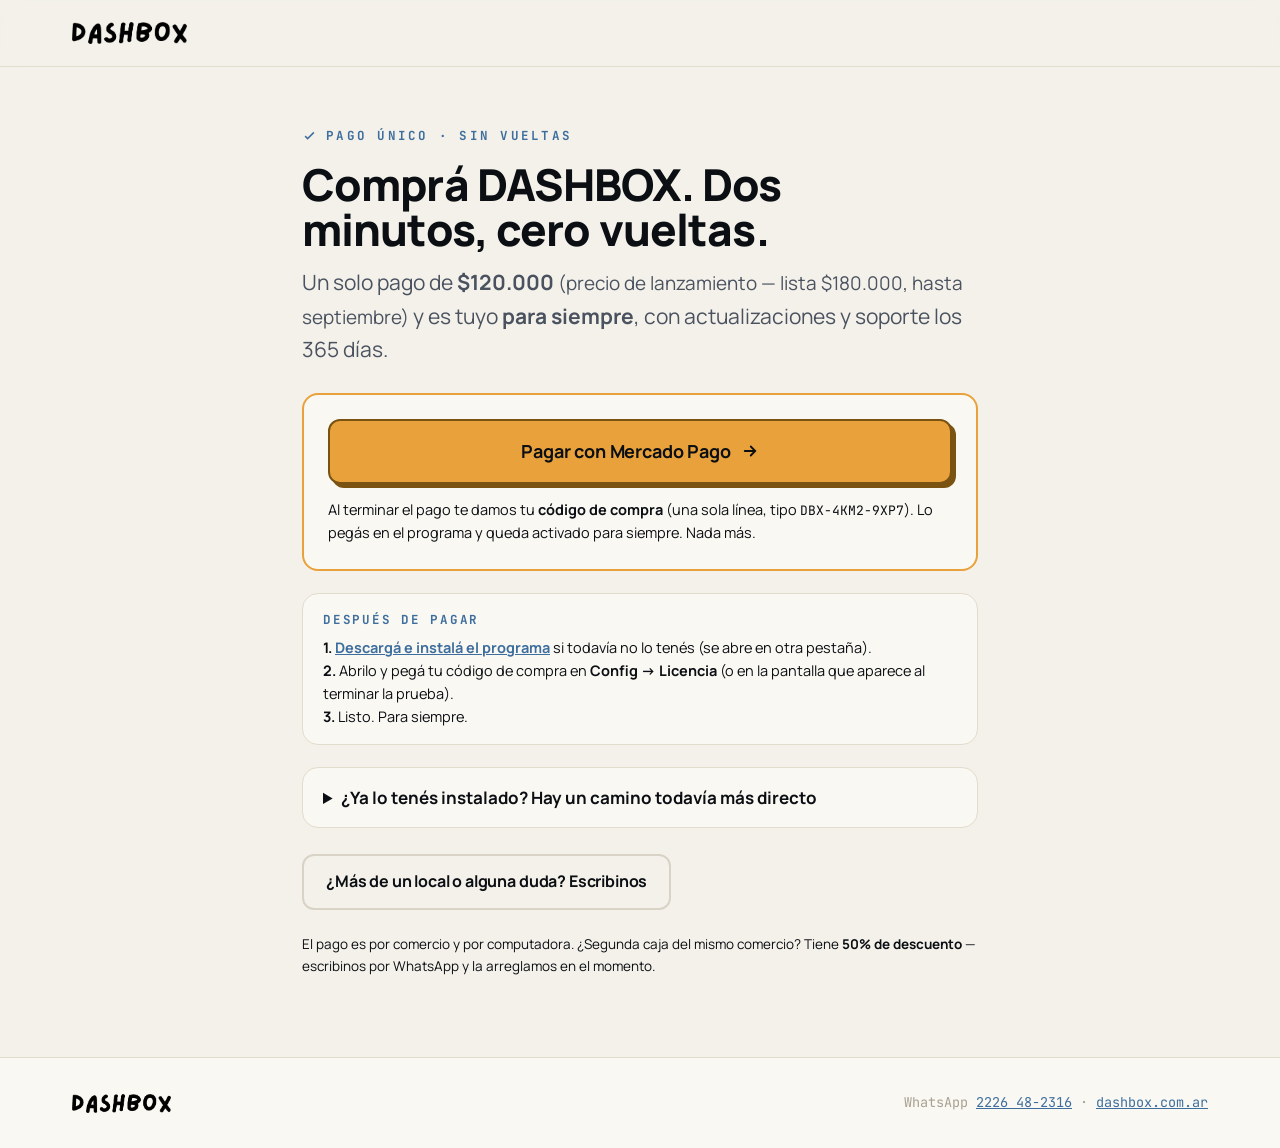
==== comprar.html @ c0e5bc6a "Funnel para vagos: pagar primero, sin códigos — /comprar rehecha + /gracias - /comprar: el botón pri" ====
<!doctype html>
<html lang="es-AR">
<head>
<meta charset="utf-8" />
<meta name="viewport" content="width=device-width, initial-scale=1" />
<!-- Google Tag Manager -->
<script>(function(w,d,s,l,i){w[l]=w[l]||[];w[l].push({'gtm.start':
new Date().getTime(),event:'gtm.js'});var f=d.getElementsByTagName(s)[0],
j=d.createElement(s),dl=l!='dataLayer'?'&l='+l:'';j.async=true;j.src=
'https://www.googletagmanager.com/gtm.js?id='+i+dl;f.parentNode.insertBefore(j,f);
})(window,document,'script','dataLayer','GTM-NHLXC8S2');</script>
<!-- End Google Tag Manager -->

<title>Comprar DASHBOX — pago único por Mercado Pago</title>
<meta name="description" content="Compra directa de DASHBOX: pagás por Mercado Pago, te damos tu código de compra y el programa queda activado para siempre. Sin vueltas." />
<meta name="robots" content="noindex, follow" />
<link rel="icon" href="/favicon.png" type="image/png" />
<link rel="apple-touch-icon" href="/favicon.png" />
<link rel="preconnect" href="https://fonts.googleapis.com">
<link rel="preconnect" href="https://fonts.gstatic.com" crossorigin>
<link href="https://fonts.googleapis.com/css2?family=Manrope:wght@400;500;600;700;800&family=JetBrains+Mono:wght@400;500;700&display=swap" rel="stylesheet">
<link rel="stylesheet" href="/styles.css" />
</head>
<body>
<!-- Google Tag Manager (noscript) -->
<noscript><iframe src="https://www.googletagmanager.com/ns.html?id=GTM-NHLXC8S2"
height="0" width="0" style="display:none;visibility:hidden"></iframe></noscript>
<!-- End Google Tag Manager (noscript) -->

<header class="nav">
  <div class="wrap row">
    <a class="brand" href="/"><img src="/logo.png" alt="DASHBOX" height="22" width="106"/></a>
  </div>
</header>

<section class="wrap" style="max-width:720px; padding-top:56px; padding-bottom:80px">
  <span class="eyebrow"><svg width="15" height="15" viewBox="0 0 24 24" fill="none" stroke="currentColor" stroke-width="2.4"><path d="M5 13l4 4L19 7"/></svg>Pago único · sin vueltas</span>
  <h1 style="font-size:clamp(30px,5vw,44px); margin-top:12px">Comprá <span class="np">DASHBOX</span>. Dos minutos, cero vueltas.</h1>
  <p class="lead" style="margin-top:14px">Un solo pago de <b>$120.000</b> <span class="muted" style="font-size:0.9em">(precio de lanzamiento — lista $180.000, hasta septiembre)</span> y es tuyo <b>para siempre</b>, con actualizaciones y soporte los 365 días.</p>

  <div id="aviso-fallo" style="display:none; margin-top:18px; background:#FBEAE7; border:1px solid #E5B4AC; border-radius:var(--r); padding:14px 18px; font-size:14.5px">
    El pago no llegó a completarse. Podés intentarlo de nuevo cuando quieras — no se te cobró nada.
  </div>

  <div style="margin-top:26px; background:var(--paper-2); border:2px solid var(--amber); border-radius:var(--r); padding:24px">
    <a id="pagar" class="btn amber" href="#" style="width:100%; justify-content:center; font-size:18px; padding:16px 20px; box-sizing:border-box">
      Pagar con Mercado Pago
      <svg width="18" height="18" viewBox="0 0 24 24" fill="none" stroke="currentColor" stroke-width="2.4" stroke-linecap="round"><path d="M5 12h14M13 6l6 6-6 6"/></svg>
    </a>
    <p style="margin:14px 0 0; font-size:14.5px">Al terminar el pago te damos tu <b>código de compra</b> (una sola línea, tipo <code class="mono" style="font-size:13px">DBX-4KM2-9XP7</code>). Lo pegás en el programa y queda activado para siempre. Nada más.</p>
  </div>

  <div style="margin-top:22px; display:grid; gap:12px">
    <div style="background:var(--paper-2); border:1px solid var(--line); border-radius:var(--r); padding:16px 20px">
      <div class="mono" style="font-size:12.5px; color:var(--green); font-weight:700; letter-spacing:.14em">DESPUÉS DE PAGAR</div>
      <p style="margin:6px 0 0; font-size:14.5px"><b>1.</b> <a id="link-descarga" href="/descargar" target="_blank" rel="noopener" style="color:var(--green); font-weight:700">Descargá e instalá el programa</a> si todavía no lo tenés (se abre en otra pestaña).<br/>
      <b>2.</b> Abrilo y pegá tu código de compra en <b>Config → Licencia</b> (o en la pantalla que aparece al terminar la prueba).<br/>
      <b>3.</b> Listo. Para siempre.</p>
    </div>
  </div>

  <details style="margin-top:22px; background:var(--paper-2); border:1px solid var(--line); border-radius:var(--r); padding:16px 20px">
    <summary style="cursor:pointer; font-weight:700">¿Ya lo tenés instalado? Hay un camino todavía más directo</summary>
    <p style="margin:12px 0 0; font-size:14.5px">Si el programa ya está en tu compu, <b>ni siquiera necesitás el código de compra</b>: tocá <b>«Pagar ahora y activar»</b> adentro del programa (aparece al terminar la prueba) y se activa solo al acreditarse el pago. O pegá acá el código de tu equipo (está en <b>Config → Licencia</b>, botón «Copiar») y pagá:</p>
    <input id="codigo" class="mono" inputmode="text" autocomplete="off" spellcheck="false"
      placeholder="Ej: 3F2A81D4-9C0B-4E77-A2F1-0B6D8C4E5A19"
      style="width:100%; box-sizing:border-box; font-size:14px; padding:12px 14px; border:1px solid var(--line); border-radius:12px; background:#fff; margin-top:12px" />
    <div id="error" style="display:none; color:#B3362A; font-size:14px; margin-top:8px"></div>
    <button id="pagar-device" class="btn ghost" style="margin-top:12px; width:100%; justify-content:center; cursor:pointer; border:1px solid var(--line)">
      Pagar y que se active solo en ese equipo
    </button>
  </details>

  <div class="cta-row" style="margin-top:26px">
    <a class="btn ghost" id="link-wa" href="https://wa.me/5492226482316?text=Hola!%20Quiero%20comprar%20DASHBOX%20y%20tengo%20una%20consulta" target="_blank" rel="noopener">¿Más de un local o alguna duda? Escribinos</a>
  </div>

  <p class="muted" style="margin-top:24px; font-size:13.5px">El pago es por comercio y por computadora. ¿Segunda caja del mismo comercio? Tiene <b>50% de descuento</b> — escribinos por WhatsApp y la arreglamos en el momento.</p>
</section>

<footer>
  <div class="wrap row">
    <a class="brand" href="/"><img src="/logo.png" alt="DASHBOX" height="22" width="106"/></a>
    <span class="muted">WhatsApp <a href="https://wa.me/5492226482316" style="color:var(--green)">2226 48-2316</a> · <a href="/" style="color:var(--green)">dashbox.com.ar</a></span>
  </div>
</footer>

<script>
(function () {
  // ?producto=gastro cambia nombre, descarga y destino del pago. El servidor
  // de licencias crea la preferencia de MP y redirige al checkout. SIN ref el
  // server genera el voucher (código de compra); CON ref (device) el webhook
  // activa esa máquina sola.
  var SERVIDOR = 'https://ftqfoqanvqmzsfcyfxfy.supabase.co/functions/v1/licencias/pago';
  var params = new URLSearchParams(location.search);
  var producto = params.get('producto') === 'gastro' ? 'gastro' : 'dashbox';
  if (producto === 'gastro') {
    document.querySelectorAll('.np').forEach(function (n) { n.textContent = 'DASHBOX Gastro'; });
    document.title = 'Comprar DASHBOX Gastro — pago único por Mercado Pago';
    document.getElementById('link-descarga').href = '/instalador-gastro';
    document.getElementById('link-wa').href =
      'https://wa.me/5492226482316?text=' + encodeURIComponent('Hola! Quiero comprar DASHBOX Gastro y tengo una consulta');
  }
  if (params.get('pago') === 'fallo') document.getElementById('aviso-fallo').style.display = 'block';

  // Camino principal: pagar sin código. El voucher lo genera el server.
  document.getElementById('pagar').addEventListener('click', function (e) {
    e.preventDefault();
    window.dataLayer = window.dataLayer || [];
    window.dataLayer.push({ event: 'pago_iniciado', producto: producto, modo: 'voucher' });
    location.href = SERVIDOR + '?producto=' + producto;
  });

  // Camino "ya instalado": pagar con el código del equipo → se activa solo.
  var input = document.getElementById('codigo');
  var error = document.getElementById('error');
  document.getElementById('pagar-device').addEventListener('click', function () {
    var codigo = input.value.trim().toUpperCase();
    if (!/^[0-9A-F]{8}-[0-9A-F]{4}-[0-9A-F]{4}-[0-9A-F]{4}-[0-9A-F]{12}$/.test(codigo)) {
      error.style.display = 'block';
      error.textContent = codigo
        ? 'Ese código no tiene la pinta esperada. Copialo completo desde Config → Licencia (botón «Copiar»).'
        : 'Pegá el código de tu equipo, o usá el botón grande de arriba y pagá sin código.';
      input.focus();
      return;
    }
    error.style.display = 'none';
    window.dataLayer = window.dataLayer || [];
    window.dataLayer.push({ event: 'pago_iniciado', producto: producto, modo: 'device' });
    location.href = SERVIDOR + '?producto=' + producto + '&ref=' + encodeURIComponent(codigo);
  });
})();
</script>
</body>
</html>
---- styles.css ----
/* ============================================================
   DASHBOX · landing
   Tokens → todo el color/tipo pasa por variables (light+dark)
   ============================================================ */
:root{
  --paper:#F3F1E9;      /* papel de ticket, cálido pero no cream-AI */
  --paper-2:#FAF8F2;    /* superficies / cards */
  --paper-3:#ECE8DB;    /* bloques hundidos */
  --ink:#0B0E13;        /* casi negro cálido */
  --ink-soft:#4A5260;   /* gris cálido secundario */
  --ink-faint:#A8A192;
  --green:#3E6E9E;       /* petróleo — color de marca */
  --green-bright:#4A90D9;/* cyan interactivo */
  --green-ink:#24425F;
  --amber:#E9A13B;      /* ámbar resaltador — acento puntual */
  --amber-ink:#7A5312;
  --line:#E2DCCD;       /* borde cálido */
  --line-strong:#D8D3C6;
  --good:#1C7A4A;
  --bad:#B4494D;        /* ladrillo apagado, para el "antes"/no */
  --shadow: 20px 20px 0 rgba(23,21,15,.06);

  --f-display:"Manrope", system-ui, sans-serif;
  --f-body:"Manrope", system-ui, sans-serif;
  --f-mono:"JetBrains Mono", ui-monospace, "SF Mono", Menlo, monospace;

  --wrap:1180px;
  --r:16px;
}
/* La web es siempre versión clara (light-only): no hay dark mode. */
:root{ color-scheme: light; }

*{box-sizing:border-box}
html{scroll-behavior:smooth}
@media (prefers-reduced-motion: reduce){ html{scroll-behavior:auto} }
body{
  margin:0; background:var(--paper); color:var(--ink);
  font-family:var(--f-body); font-size:17px; line-height:1.6;
  -webkit-font-smoothing:antialiased; text-rendering:optimizeLegibility;
  overflow-x:hidden;
}
a{color:inherit}
img{max-width:100%}
.wrap{max-width:var(--wrap); margin-inline:auto; padding-inline:22px}
section{padding-block:clamp(56px,9vw,120px)}

/* --- tipografía --- */
h1,h2,h3{font-family:var(--f-display); font-weight:800; line-height:1.02; letter-spacing:-.02em; text-wrap:balance; margin:0}
h2{font-size:clamp(30px,4.6vw,52px)}
h3{font-size:clamp(21px,2.6vw,27px); letter-spacing:-.01em}
p{margin:0}
.eyebrow{font-family:var(--f-mono); font-size:12.5px; font-weight:700; letter-spacing:.18em; text-transform:uppercase; color:var(--green); display:inline-flex; gap:9px; align-items:center}
.lead{font-size:clamp(18px,2.1vw,21px); color:var(--ink-soft); max-width:56ch}
.mono{font-family:var(--f-mono)}
.tnum{font-variant-numeric:tabular-nums}

/* --- botones --- */
.btn{
  --bg:var(--green); --fg:#fff;
  display:inline-flex; align-items:center; gap:10px; cursor:pointer;
  font-family:var(--f-display); font-weight:700; font-size:16px; letter-spacing:-.01em;
  background:var(--bg); color:var(--fg); border:2px solid var(--green-ink);
  padding:13px 22px; border-radius:12px; text-decoration:none;
  box-shadow:4px 4px 0 var(--green-ink);
  transition:transform .18s ease, box-shadow .18s ease, background .18s ease;
}
.btn:hover{transform:translate(-2px,-2px); box-shadow:6px 6px 0 var(--green-ink)}
.btn:active{transform:translate(2px,2px); box-shadow:1px 1px 0 var(--green-ink)}
.btn.amber{--bg:var(--amber); --fg:#0B0E13; border-color:var(--amber-ink); box-shadow:4px 4px 0 var(--amber-ink)}
.btn.amber:hover{box-shadow:6px 6px 0 var(--amber-ink)}
.btn.amber:active{box-shadow:1px 1px 0 var(--amber-ink)}
.btn.ghost{background:transparent; color:var(--ink); border-color:var(--line-strong); box-shadow:none}
.btn.ghost:hover{background:var(--paper-2); box-shadow:none; transform:translateY(-1px)}
:where(a,button):focus-visible{outline:3px solid var(--amber); outline-offset:3px; border-radius:12px}

/* --- nav --- */
.nav{position:sticky; top:0; z-index:50; background:color-mix(in srgb, var(--paper) 86%, transparent); backdrop-filter:blur(10px); border-bottom:1px solid var(--line)}
.nav .row{display:flex; align-items:center; gap:20px; height:66px}
.brand{display:flex; align-items:center; gap:10px; font-family:var(--f-display); font-weight:800; font-size:21px; letter-spacing:-.02em; text-decoration:none}
.brand img{height:22px; width:auto; display:block}
footer .brand img{height:19px}
.brand .dot{width:12px; height:12px; border-radius:50%; background:var(--amber); box-shadow:0 0 0 4px color-mix(in srgb,var(--amber) 26%,transparent)}
.nav .links{display:flex; gap:26px; margin-left:auto; font-size:15px; font-weight:600}
.nav .links a{text-decoration:none; color:var(--ink-soft); transition:color .15s}
.nav .links a:hover{color:var(--ink)}
.nav .actions{display:flex; gap:12px; align-items:center; margin-left:auto}
@media(max-width:900px){ .nav .links{display:none} }

/* --- HERO --- */
.hero{position:relative; padding-top:clamp(40px,6vw,70px); overflow:hidden}
.hero::before{ /* trama de puntos sutil */
  content:""; position:absolute; inset:0; z-index:0; pointer-events:none;
  background-image:radial-gradient(var(--line-strong) 1px, transparent 1.4px);
  background-size:26px 26px; opacity:.5;
  -webkit-mask-image:radial-gradient(120% 80% at 30% 10%, #000 30%, transparent 72%);
          mask-image:radial-gradient(120% 80% at 30% 10%, #000 30%, transparent 72%);
}
.hero .grid{position:relative; z-index:1; display:grid; grid-template-columns:1.15fr .85fr; gap:54px; align-items:center}
@media(max-width:940px){ .hero .grid{grid-template-columns:1fr; gap:40px} }
.hero h1{font-size:clamp(38px,6.6vw,74px); margin:18px 0 22px}
.hero h1 .hl{position:relative; white-space:nowrap}
.hero h1 .hl::after{content:""; position:absolute; left:-4px; right:-4px; bottom:.08em; height:.34em; background:var(--amber); z-index:-1; opacity:.55; transform:skewX(-9deg)}
.hero .cta-row{display:flex; gap:14px; flex-wrap:wrap; margin-top:30px}
.hero .assur{display:flex; gap:22px; flex-wrap:wrap; margin-top:26px; font-size:14px; color:var(--ink-soft)}
.hero .assur b{color:var(--ink)}
.hero .assur span{display:inline-flex; align-items:center; gap:7px}

/* --- ticket térmico --- */
.ticket-stage{display:flex; justify-content:center; perspective:1200px}
.ticket{
  width:min(340px,86vw); background:#FBFAF3; color:#1b1b1b;
  font-family:var(--f-mono); font-size:13px; line-height:1.5;
  padding:26px 24px 30px; position:relative;
  box-shadow:0 26px 50px -18px rgba(23,21,15,.4), 0 2px 0 rgba(0,0,0,.05);
  --tear:9px;
  clip-path:polygon(0 0,100% 0,100% calc(100% - var(--tear)),96% 100%,92% calc(100% - var(--tear)),88% 100%,84% calc(100% - var(--tear)),80% 100%,76% calc(100% - var(--tear)),72% 100%,68% calc(100% - var(--tear)),64% 100%,60% calc(100% - var(--tear)),56% 100%,52% calc(100% - var(--tear)),48% 100%,44% calc(100% - var(--tear)),40% 100%,36% calc(100% - var(--tear)),32% 100%,28% calc(100% - var(--tear)),24% 100%,20% calc(100% - var(--tear)),16% 100%,12% calc(100% - var(--tear)),8% 100%,4% calc(100% - var(--tear)),0 100%);
}
.ticket .t-line{display:flex; justify-content:space-between; gap:10px}
.ticket .t-c{text-align:center}
.ticket .t-name{font-size:16px; font-weight:700; letter-spacing:.02em}
.ticket .t-sub{font-size:11px; color:#6a6a6a}
.ticket .t-rule{border:none; border-top:1.5px dashed #bdbdbd; margin:12px 0}
.ticket .t-tot{font-size:17px; font-weight:700}
.ticket .t-badge{display:inline-block; margin-top:2px; font-size:10px; letter-spacing:.14em; border:1.5px solid #1b1b1b; border-radius:4px; padding:2px 8px}
.ticket .rows > *{opacity:0; transform:translateY(6px)}
.ticket.print .rows > *{animation:tprint .42s ease forwards}
.ticket.print .rows > *:nth-child(1){animation-delay:.15s}
.ticket.print .rows > *:nth-child(2){animation-delay:.28s}
.ticket.print .rows > *:nth-child(3){animation-delay:.40s}
.ticket.print .rows > *:nth-child(4){animation-delay:.52s}
.ticket.print .rows > *:nth-child(5){animation-delay:.64s}
.ticket.print .rows > *:nth-child(6){animation-delay:.78s}
.ticket.print .rows > *:nth-child(7){animation-delay:.92s}
.ticket.print .rows > *:nth-child(8){animation-delay:1.05s}
@keyframes tprint{to{opacity:1; transform:none}}
.ticket-slot{position:relative}
.ticket-slot::before{ /* boca de la impresora */
  content:""; position:absolute; top:-16px; left:50%; transform:translateX(-50%);
  width:min(372px,92vw); height:16px; border-radius:6px 6px 0 0;
  background:linear-gradient(var(--paper-3),var(--line)); border:1px solid var(--line-strong); border-bottom:none;
}
@media(prefers-reduced-motion:reduce){
  .ticket .rows > *{opacity:1; transform:none; animation:none !important}
}

/* --- marquee de rubros / keywords --- */
.strip{border-block:1px solid var(--line); background:var(--paper-2); overflow:hidden}
.strip .track{display:flex; gap:44px; padding:15px 0; white-space:nowrap; width:max-content; animation:scroll 34s linear infinite; font-family:var(--f-mono); font-size:13px; letter-spacing:.04em; color:var(--ink-soft)}
.strip .track b{color:var(--ink)}
.strip .track span{display:inline-flex; align-items:center; gap:12px}
.strip .track span::before{content:""; width:6px; height:6px; border-radius:50%; background:var(--amber)}
@keyframes scroll{to{transform:translateX(-50%)}}
@media(prefers-reduced-motion:reduce){ .strip .track{animation:none} }

/* --- reveal on scroll --- */
.reveal{opacity:0; transform:translateY(22px); transition:opacity .6s ease, transform .6s ease}
.reveal.in{opacity:1; transform:none}
@media(prefers-reduced-motion:reduce){ .reveal{opacity:1; transform:none; transition:none} }

/* --- headers de sección --- */
.shead{max-width:60ch; margin-bottom:44px}
.shead h2{margin:14px 0 16px}

/* --- "lo que te venden" (before) --- */
.two{display:grid; grid-template-columns:1fr 1fr; gap:22px}
@media(max-width:760px){ .two{grid-template-columns:1fr} }
.card{background:var(--paper-2); border:1px solid var(--line); border-radius:var(--r); padding:30px}
.card.warn{border-color:color-mix(in srgb,var(--bad) 40%,var(--line)); background:color-mix(in srgb,var(--bad) 6%,var(--paper-2))}
.card .tag{font-family:var(--f-mono); font-size:12px; font-weight:700; letter-spacing:.1em; text-transform:uppercase; color:var(--bad); display:inline-flex; align-items:center; gap:8px}
.card h3{margin:14px 0 10px}
.card p{color:var(--ink-soft); font-size:15.5px}
.card ul{list-style:none; margin:16px 0 0; padding:0; display:grid; gap:10px}
.card ul li{display:flex; gap:11px; font-size:15px; color:var(--ink-soft)}
.ico{flex:0 0 auto; width:21px; height:21px; margin-top:1px}
.ico.bad{color:var(--bad)} .ico.good{color:var(--good)}

/* --- solución (after) banner --- */
.after{background:var(--green); color:#fff; border-radius:22px; padding:clamp(30px,5vw,56px); position:relative; overflow:hidden}
.after .eyebrow{color:color-mix(in srgb,var(--amber) 88%,#fff)}
.after h2{color:inherit; max-width:20ch}
.after .lead{color:color-mix(in srgb,currentColor 78%, transparent); max-width:52ch; margin-top:14px}
.after .after-grid{display:grid; grid-template-columns:repeat(3,1fr); gap:20px; margin-top:38px}
@media(max-width:760px){ .after .after-grid{grid-template-columns:1fr} }
.after .ac{background:color-mix(in srgb,#000 12%,transparent); border:1px solid color-mix(in srgb,#fff 22%,transparent); border-radius:14px; padding:22px}
.after .ac .n{font-family:var(--f-mono); font-size:12px; letter-spacing:.1em; opacity:.8}
.after .ac h3{color:inherit; font-size:19px; margin:8px 0 6px}
.after .ac p{font-size:14.5px; color:color-mix(in srgb,currentColor 80%,transparent)}

/* --- mockups del sistema (screenshots fieles de la app real, tema oscuro propio) --- */
.mock-grid{display:grid; grid-template-columns:1.55fr 1fr; gap:22px; align-items:stretch}
@media(max-width:920px){ .mock-grid{grid-template-columns:1fr} }
.appwin{
  --b9:#0B0E13; --b8:#151A22; --b7:#1F2630; --b6:#262E3A; --grn:#5FD79B; --sl:#C9CFD8; --sl4:#8A93A3;
  background:var(--b9); border:1px solid #333C4A; border-radius:15px; overflow:hidden;
  box-shadow:0 0 0 1px rgba(255,255,255,.05), 0 34px 64px -26px rgba(0,0,0,.55), 0 8px 22px -10px rgba(0,0,0,.35);
  font-family:var(--f-body); color:var(--sl); font-size:13px; line-height:1.4;
  display:flex; flex-direction:column;
}
.appwin .tbar{display:flex; align-items:center; gap:9px; height:38px; padding:0 14px; background:var(--b8); border-bottom:1px solid var(--b7)}
.appwin .tdots{display:flex; gap:6px}
.appwin .tdots i{width:11px; height:11px; border-radius:50%; display:block}
.appwin .tt{flex:1; text-align:center; font-size:12px; color:var(--sl4); font-weight:600}
.appwin .tbadge{font-size:10.5px; background:color-mix(in srgb,var(--grn) 18%,transparent); color:var(--grn); border:1px solid color-mix(in srgb,var(--grn) 38%,transparent); border-radius:20px; padding:2px 9px; font-weight:700}
/* POS */
.pos{display:grid; grid-template-columns:1fr 210px; flex:1}
@media(max-width:520px){ .pos{grid-template-columns:1fr} }
.pos .left{padding:12px; display:flex; flex-direction:column; gap:10px; min-width:0}
.pos .toprow{display:flex; align-items:center; gap:8px}
.pos .tabs{display:flex; gap:6px; flex-wrap:wrap; min-width:0}
.pos .tab{font-family:var(--f-display); font-size:11.5px; font-weight:700; padding:5px 12px; border-radius:999px; background:var(--b7); color:var(--sl4); white-space:nowrap; display:inline-flex; align-items:center; gap:6px}
.pos .tab .dot{width:7px; height:7px; border-radius:50%; flex:0 0 auto}
.pos .tab.on{background:var(--amber); color:var(--amber-ink)}
.pos .search{margin-left:auto; font-size:11.5px; color:var(--sl4); background:var(--b9); border:1px solid var(--b6); border-radius:999px; padding:5px 12px; white-space:nowrap; display:inline-flex; align-items:center; gap:6px}
.pos .search svg{width:12px; height:12px}
.pos .pgrid{display:grid; grid-template-columns:repeat(4,1fr); gap:9px; min-width:0}
@media(max-width:520px){ .pos .pgrid{grid-template-columns:repeat(3,1fr)} }
.tile{position:relative; height:86px; border-radius:18px; padding:9px; display:flex; flex-direction:column; justify-content:space-between; overflow:hidden; box-shadow:0 8px 16px -8px rgba(0,0,0,.55); color:#fff}
.tile .em{font-size:23px; line-height:1; filter:drop-shadow(0 1px 1px rgba(0,0,0,.3))}
.tile .bdg{position:absolute; top:8px; right:8px; font-family:var(--f-mono); font-size:8px; font-weight:700; text-transform:lowercase; background:rgba(0,0,0,.34); border-radius:999px; padding:2px 7px; letter-spacing:.04em}
.tile .nm{font-family:var(--f-display); font-size:11.5px; font-weight:700; line-height:1.08}
.tile .pr{font-size:10.5px; font-weight:600; opacity:.92; font-variant-numeric:tabular-nums}
.pos .foot{display:flex; gap:6px; margin-top:auto; flex-wrap:wrap}
.pos .gbtn{font-size:10.5px; background:var(--b7); color:var(--sl); border-radius:999px; padding:6px 11px; font-weight:600; display:inline-flex; align-items:center; gap:5px}
.pos .gbtn svg{width:13px; height:13px; opacity:.85}
/* Carrito */
.cart{background:var(--b8); border-left:1px solid var(--b7); display:flex; flex-direction:column; min-width:0}
.cart .ch{display:flex; align-items:center; justify-content:space-between; padding:14px 14px 8px; font-family:var(--f-mono); font-size:10px; letter-spacing:.13em; text-transform:uppercase; color:var(--sl4); font-weight:700}
.cart .ch .vac{font-family:var(--f-body); text-transform:none; letter-spacing:0; font-size:11px; color:var(--sl4); font-weight:600}
.cart .items{padding:8px; display:flex; flex-direction:column; gap:6px; flex:1}
.citem{display:flex; align-items:center; gap:8px; background:rgba(38,49,63,.55); border-radius:12px; padding:7px 8px}
.citem .em{font-size:17px}
.citem .nm{font-family:var(--f-display); font-size:12px; font-weight:700; line-height:1.1}
.citem .sub{font-size:10px; color:var(--sl4)}
.citem .stp{display:flex; align-items:center; gap:5px; margin-left:auto}
.citem .stp b{font-size:12px; width:13px; text-align:center}
.citem .sq{width:22px; height:22px; border-radius:8px; background:var(--b6); display:grid; place-items:center; font-size:13px; line-height:1}
.citem .gr{margin-left:auto; font-size:10px; font-family:var(--f-mono); color:var(--sl4)}
.cart .tot{margin:8px; padding:14px; background:var(--b9); border-radius:22px; display:flex; flex-direction:column; gap:10px}
.cart .totrow{display:flex; align-items:flex-end; justify-content:space-between}
.cart .totrow .l{font-family:var(--f-mono); font-size:10px; color:var(--sl4); font-weight:700; letter-spacing:.13em; text-transform:uppercase; padding-bottom:3px}
.cart .totrow .v{font-family:var(--f-display); font-size:28px; font-weight:800; font-variant-numeric:tabular-nums; letter-spacing:-.03em}
.cart .cobrar{background:var(--amber); color:var(--amber-ink); text-align:center; padding:12px; border-radius:14px; font-family:var(--f-display); font-weight:800; font-size:16px; letter-spacing:.02em}

/* Métricas: la trastienda, tema CLARO (bento) — mismos tokens que la web.
   El chrome (titlebar) sigue oscuro; el cuerpo .met es claro. */
.met{background:var(--paper); color:var(--ink); padding:13px; display:flex; flex-direction:column; gap:10px; flex:1; font-family:var(--f-body)}
.met .mtop{display:flex; align-items:center; gap:9px}
.met .mdate{display:flex; align-items:center; gap:8px; background:var(--paper-2); box-shadow:0 1px 2px rgba(23,21,15,.07); border-radius:999px; padding:5px 6px 5px 12px}
.met .mdate b{font-family:var(--f-display); font-weight:800; font-size:19px; line-height:1; letter-spacing:-.03em}
.met .mdate span{font-size:9.5px; color:var(--ink-soft); line-height:1.05}
.met .mpills{display:flex; gap:5px; margin-left:auto}
.met .mpills i{font-style:normal; font-size:10px; font-weight:700; border-radius:999px; padding:5px 10px; background:var(--paper-2); color:var(--ink-soft); box-shadow:0 1px 2px rgba(23,21,15,.06)}
.met .mpills i.on{background:var(--ink); color:var(--paper); box-shadow:none}
.mcard{background:var(--paper-2); border-radius:20px; box-shadow:0 1px 2px rgba(23,21,15,.05), 0 14px 28px -18px rgba(23,21,15,.22); padding:15px 16px}
.mlbl{font-family:var(--f-mono); font-size:9.5px; letter-spacing:.14em; text-transform:uppercase; color:var(--ink-faint)}
.mbig{font-family:var(--f-display); font-weight:800; font-size:30px; letter-spacing:-.035em; line-height:1; margin-top:8px; font-variant-numeric:tabular-nums}
.mrow{display:flex; align-items:flex-start; justify-content:space-between; gap:10px}
.mico{width:32px; height:32px; border-radius:50%; background:var(--paper-3); display:grid; place-items:center; flex:0 0 auto; color:var(--ink)}
.mico svg{width:16px; height:16px}
.mhero .mspark{display:block; width:100%; height:42px; margin-top:10px}
.mkpis{display:grid; grid-template-columns:1fr 1fr; gap:10px}
.mkpi{padding:14px 15px}
.mnum{font-family:var(--f-display); font-weight:800; font-size:22px; letter-spacing:-.03em; line-height:1; margin-top:6px; font-variant-numeric:tabular-nums}
/* La caja hoy — la única card oscura del bento */
.mdark{background:var(--ink); color:var(--paper); display:flex; flex-direction:column; align-items:center; gap:9px}
.mdark .mlbl{align-self:flex-start; color:rgba(243,241,233,.55)}
.mring{position:relative; width:106px; height:106px; margin:2px 0}
.mring .rin{position:absolute; inset:0; display:flex; flex-direction:column; align-items:center; justify-content:center}
.mring .rc{font-family:var(--f-display); font-weight:800; font-size:20px; letter-spacing:-.03em; line-height:1}
.mring .rl{font-family:var(--f-mono); font-size:8.5px; letter-spacing:.1em; text-transform:uppercase; color:rgba(243,241,233,.55); margin-top:2px}
.mzc{width:100%; display:flex; align-items:center; gap:8px; background:rgba(243,241,233,.08); border-radius:14px; padding:9px 12px; font-size:11.5px; margin-top:auto}
.mzc svg{width:14px; height:14px; flex:0 0 auto}
.mzc b{color:#5FD79B}
/* Para reponer — la única card ámbar */
.mamber{background:var(--amber); color:var(--amber-ink)}
.mamber .mlbl{color:var(--amber-ink)}
.mamber .mbig{color:var(--amber-ink)}
.mamber .mico{background:rgba(122,74,10,.16); color:var(--amber-ink)}
.mchips{display:flex; flex-wrap:wrap; gap:6px; margin-top:12px}
.mchips i{font-style:normal; font-size:10px; font-weight:700; background:rgba(122,74,10,.16); color:var(--amber-ink); border-radius:999px; padding:4px 9px}
/* Ventas por hora / evolución — barras, pico en ámbar */
.mbars{display:flex; align-items:flex-end; gap:5px; height:66px; margin-top:12px}
.mbars .bcol{flex:1; display:flex; flex-direction:column; align-items:center; gap:5px; justify-content:flex-end; height:100%}
.mbars .bk{width:100%; background:var(--paper-3); border-radius:5px 5px 3px 3px; min-height:4px}
.mbars .bk.pk{background:var(--amber)}
.mbars .bx{font-family:var(--f-mono); font-size:8px; color:var(--ink-faint)}

/* --- features grid --- */
.feat{display:grid; grid-template-columns:repeat(3,1fr); gap:20px}
@media(max-width:900px){ .feat{grid-template-columns:1fr 1fr} }
@media(max-width:560px){ .feat{grid-template-columns:1fr} }
.f{background:var(--paper-2); border:1px solid var(--line); border-radius:var(--r); padding:26px; transition:transform .18s ease, border-color .18s ease}
.f:hover{transform:translateY(-4px); border-color:var(--line-strong)}
.f .fi{width:44px; height:44px; border-radius:11px; display:grid; place-items:center; background:color-mix(in srgb,var(--green) 12%,var(--paper-3)); color:var(--green); margin-bottom:16px}
.f h3{font-size:19px; margin-bottom:8px}
.f p{font-size:14.5px; color:var(--ink-soft)}

/* --- comparativa --- */
.cmp-wrap{overflow-x:auto; border:1px solid var(--line); border-radius:var(--r); background:var(--paper-2)}
table.cmp{width:100%; min-width:640px; border-collapse:collapse; font-size:15px}
table.cmp th, table.cmp td{padding:16px 18px; text-align:left; border-bottom:1px solid var(--line)}
table.cmp thead th{font-family:var(--f-display); font-size:15px; font-weight:700; color:var(--ink-soft); vertical-align:bottom}
table.cmp thead th.us{color:var(--ink)}
table.cmp tbody tr:last-child td{border-bottom:none}
table.cmp td.row-h{font-weight:600; color:var(--ink)}
table.cmp .col-us{background:color-mix(in srgb,var(--green) 9%,var(--paper-2)); border-inline:1.5px solid color-mix(in srgb,var(--green) 40%,transparent)}
table.cmp tbody tr:last-child .col-us{border-bottom:1.5px solid color-mix(in srgb,var(--green) 40%,transparent); border-radius:0 0 12px 12px}
.us-head{display:flex; flex-direction:column; gap:8px}
.us-pill{align-self:flex-start; font-family:var(--f-mono); font-size:11px; font-weight:700; letter-spacing:.08em; text-transform:uppercase; color:#fff; background:var(--green); border-radius:6px; padding:4px 9px}
.cell{display:inline-flex; align-items:center; gap:9px}
.cell.yes{color:var(--good); font-weight:600}
.cell.no{color:var(--bad)}
.cell.meh{color:var(--ink-faint)}
.cmp-note{font-size:13px; color:var(--ink-faint); margin-top:14px; font-family:var(--f-mono)}

/* --- rubros --- */
.rubros{display:grid; grid-template-columns:1fr 1fr; gap:22px}
@media(max-width:760px){ .rubros{grid-template-columns:1fr} }
.rubro{border:1px solid var(--line); border-radius:var(--r); padding:30px; background:var(--paper-2); position:relative; overflow:hidden}
.rubro .emoji-free{font-family:var(--f-display); font-weight:800; font-size:14px; letter-spacing:.14em; text-transform:uppercase; color:var(--amber)}
.rubro h3{margin:10px 0 8px; font-size:23px}
.rubro p{color:var(--ink-soft); font-size:15px; max-width:40ch}
.rubro ul{list-style:none; padding:0; margin:18px 0 0; display:grid; gap:9px}
.rubro li{display:flex; gap:10px; font-size:14.5px; color:var(--ink-soft)}

/* --- reseñas --- */
.reviews-head{display:flex; align-items:center; gap:16px; flex-wrap:wrap; margin-bottom:34px}
.stars{display:inline-flex; gap:2px; color:var(--amber)}
.stars svg{width:19px; height:19px}
.rating-num{font-family:var(--f-display); font-weight:800; font-size:22px; letter-spacing:-.02em}
.rating-sub{font-family:var(--f-mono); font-size:13px; color:var(--ink-soft)}
.reviews{display:grid; grid-template-columns:repeat(3,1fr); gap:20px}
@media(max-width:900px){ .reviews{grid-template-columns:1fr 1fr} }
@media(max-width:620px){ .reviews{grid-template-columns:1fr} }
.rev{background:var(--paper-2); border:1px solid var(--line); border-radius:var(--r); padding:26px; display:flex; flex-direction:column; gap:15px}
.rev q{quotes:none; font-size:15.5px; color:var(--ink); line-height:1.55}
.rev q::before{content:"“"} .rev q::after{content:"”"}
.rev .who{display:flex; align-items:center; gap:12px; margin-top:auto}
.rev .av{width:44px; height:44px; border-radius:50%; display:grid; place-items:center; font-family:var(--f-display); font-weight:800; font-size:15px; color:#fff; flex:0 0 auto; letter-spacing:.02em}
.rev .nm{font-weight:700; font-size:14.5px; line-height:1.25}
.rev .bz{font-size:12.5px; color:var(--ink-soft); font-family:var(--f-mono)}

/* --- precio --- */
.price-wrap{display:grid; grid-template-columns:1.1fr .9fr; gap:30px; align-items:center}
@media(max-width:820px){ .price-wrap{grid-template-columns:1fr} }
.price-card{background:var(--paper-2); border:2px solid var(--green); border-radius:20px; padding:clamp(28px,4vw,42px); box-shadow:var(--shadow); position:relative}
.price-card .flag{position:absolute; top:-14px; left:28px; background:var(--amber); color:#0B0E13; font-family:var(--f-mono); font-weight:700; font-size:12px; letter-spacing:.06em; padding:6px 12px; border-radius:8px; border:2px solid var(--amber-ink)}
.price-card .amt{display:flex; align-items:baseline; gap:12px; margin:8px 0 4px}
.price-card .amt .big{font-family:var(--f-display); font-weight:800; font-size:clamp(38px,6vw,58px); line-height:1; letter-spacing:-.03em}
.price-card .amt .once{font-family:var(--f-mono); font-size:14px; color:var(--green)}
.price-card .strike{font-family:var(--f-mono); font-size:14px; color:var(--ink-faint)}
.price-card .strike s{color:var(--bad)}
.price-card ul{list-style:none; padding:0; margin:22px 0; display:grid; gap:12px}
.price-card li{display:flex; gap:11px; font-size:15px}
.price-card .btn{width:100%; justify-content:center; margin-top:6px}
.price-aside h3{font-size:24px; margin-bottom:14px}
.price-aside p{color:var(--ink-soft); font-size:15.5px; margin-bottom:14px; max-width:44ch}
.guarantee{display:flex; gap:13px; align-items:flex-start; background:var(--paper-3); border:1px dashed var(--line-strong); border-radius:12px; padding:16px 18px; font-size:14px; color:var(--ink-soft)}

/* --- Planes (3 tiers) --- */
.tiers{display:grid; grid-template-columns:repeat(3,1fr); gap:22px; align-items:stretch; margin-top:10px}
@media(max-width:920px){ .tiers{grid-template-columns:1fr; max-width:440px; margin-inline:auto} }
.tier{background:var(--paper-2); border:1.5px solid var(--line-strong); border-radius:20px; padding:32px 26px 28px; box-shadow:var(--shadow); display:flex; flex-direction:column; position:relative}
.tier.hot{border:2px solid var(--green); box-shadow:0 26px 60px -30px color-mix(in srgb,var(--green) 60%,transparent)}
.tier .flag{position:absolute; top:-13px; left:50%; transform:translateX(-50%); background:var(--green); color:#fff; font-family:var(--f-mono); font-weight:700; font-size:11.5px; letter-spacing:.05em; padding:5px 13px; border-radius:8px; white-space:nowrap}
.tier .tname{font-family:var(--f-display); font-weight:800; font-size:22px; letter-spacing:-.02em}
.tier .tdesc{color:var(--ink-soft); font-size:13.5px; margin-top:5px; min-height:38px}
.tier .price{display:flex; align-items:baseline; gap:7px; margin:16px 0 2px; flex-wrap:wrap}
.tier .price .n{font-family:var(--f-display); font-weight:800; font-size:clamp(30px,4vw,42px); line-height:1; letter-spacing:-.03em}
.tier .price .per{font-family:var(--f-mono); font-size:13px; color:var(--ink-faint)}
.tier .price .freetag{font-family:var(--f-mono); font-size:13px; color:var(--green)}
.tier ul{list-style:none; padding:0; margin:20px 0 24px; display:grid; gap:11px}
.tier li{display:flex; gap:9px; font-size:14px; line-height:1.45}
.tier li svg{flex:0 0 auto; margin-top:2px}
.tier li.off{color:var(--ink-faint)}
.tier .btn{width:100%; justify-content:center; margin-top:auto}
.tiers-note{text-align:center; font-family:var(--f-mono); font-size:13px; color:var(--ink-faint); margin-top:22px}

/* --- FAQ --- */
.faq{max-width:820px; margin-inline:auto}
.faq details{border:1px solid var(--line); border-radius:12px; background:var(--paper-2); margin-bottom:12px; overflow:hidden}
.faq summary{cursor:pointer; list-style:none; padding:20px 22px; font-family:var(--f-display); font-weight:700; font-size:17.5px; display:flex; justify-content:space-between; gap:16px; align-items:center}
.faq summary::-webkit-details-marker{display:none}
.faq summary .chev{flex:0 0 auto; transition:transform .2s ease; color:var(--green)}
.faq details[open] summary .chev{transform:rotate(45deg)}
.faq .a{padding:0 22px 22px; color:var(--ink-soft); font-size:15.5px}
.faq .a a{color:var(--green); font-weight:600}

/* --- CTA final --- */
.finalcta{text-align:center}
.finalcta .box{background:var(--ink); color:var(--paper); border-radius:24px; padding:clamp(40px,7vw,80px) 24px; position:relative; overflow:hidden}
.finalcta h2{color:inherit; max-width:18ch; margin-inline:auto}
.finalcta p{color:color-mix(in srgb,currentColor 72%,transparent); margin:18px auto 30px; max-width:48ch}
.finalcta .cta-row{display:flex; gap:14px; justify-content:center; flex-wrap:wrap}
.finalcta .box::after{content:""; position:absolute; inset:0; background-image:radial-gradient(color-mix(in srgb,var(--paper) 12%,transparent) 1px, transparent 1.4px); background-size:24px 24px; opacity:.5; pointer-events:none}

/* --- footer --- */
footer{border-top:1px solid var(--line); background:var(--paper-2)}
footer .row{display:flex; justify-content:space-between; gap:20px; flex-wrap:wrap; padding-block:34px; align-items:center}
footer .muted{color:var(--ink-faint); font-size:13.5px; font-family:var(--f-mono)}
footer .brand{font-size:18px}

/* ======================================================================
   WIZARD DE CONTACTO (pasos)
   Reemplaza el clic directo a WhatsApp por una encuesta corta que arma
   el mensaje. Mejora progresiva: sin JS los botones siguen siendo links.
   ====================================================================== */
.wiz{display:none; max-width:720px; margin:6px auto 0; background:var(--paper-2);
  border:1px solid var(--line); border-radius:22px; overflow:hidden;
  box-shadow:0 2px 4px rgba(23,21,15,.04), 0 26px 50px -30px rgba(23,21,15,.35)}
.wiz.on{display:block}
.wiz-top{display:flex; align-items:center; gap:14px; padding:14px 18px; border-bottom:1px solid var(--line)}
.wiz-back{background:none; border:0; font-family:var(--f-body); font-size:13.5px; font-weight:600;
  color:var(--ink-soft); cursor:pointer; padding:6px 8px; border-radius:8px; white-space:nowrap}
.wiz-back:hover{color:var(--ink); background:var(--paper-3)}
.wiz-back[hidden]{display:none}
.wiz-prog{flex:1; height:6px; background:var(--paper-3); border-radius:999px; overflow:hidden}
.wiz-prog i{display:block; height:100%; width:25%; background:var(--amber); border-radius:999px;
  transition:width .3s ease}
.wiz-count{font-family:var(--f-mono); font-size:11px; color:var(--ink-faint); white-space:nowrap}
.wiz-body{padding:clamp(20px,4vw,32px)}
.wiz-slide{display:none}
.wiz-slide.on{display:block; animation:wizIn .3s ease both}
.wiz.rev .wiz-slide.on{animation-name:wizInRev}
@keyframes wizIn{from{opacity:0; transform:translateX(26px)} to{opacity:1; transform:none}}
@keyframes wizInRev{from{opacity:0; transform:translateX(-26px)} to{opacity:1; transform:none}}
@media(prefers-reduced-motion:reduce){ .wiz-slide.on{animation:none} .wiz-prog i{transition:none} }
.wiz h3{font-family:var(--f-display); font-weight:800; font-size:clamp(20px,3vw,26px);
  letter-spacing:-.02em; line-height:1.1; margin:0 0 8px; outline:none}
.wiz .q{color:var(--ink-soft); font-size:15px; margin:0 0 20px; max-width:52ch}

/* opciones grandes (paso 1) */
.wiz-opts{display:grid; grid-template-columns:1fr 1fr; gap:12px}
@media(max-width:560px){ .wiz-opts{grid-template-columns:1fr} }
.wiz-opt{text-align:left; background:var(--paper); border:2px solid var(--line); border-radius:16px;
  padding:18px; cursor:pointer; font-family:var(--f-body); transition:border-color .15s, transform .15s}
.wiz-opt:hover{border-color:var(--amber)}
.wiz-opt:active{transform:scale(.99)}
.wiz-opt b{display:block; font-family:var(--f-display); font-size:17px; margin-bottom:4px; color:var(--ink)}
.wiz-opt span{color:var(--ink-soft); font-size:13.5px; line-height:1.4}

/* chips */
.wiz-group{margin-bottom:20px}
.wiz-group > p{font-family:var(--f-mono); font-size:10.5px; letter-spacing:.13em; text-transform:uppercase;
  color:var(--ink-faint); margin:0 0 9px}
.chips{display:flex; flex-wrap:wrap; gap:8px}
.chip-b{background:var(--paper); border:1.5px solid var(--line); border-radius:999px; padding:9px 15px;
  font-family:var(--f-body); font-size:14px; font-weight:600; color:var(--ink-soft); cursor:pointer;
  transition:border-color .15s, background .15s, color .15s; min-height:40px}
.chip-b:hover{border-color:var(--amber)}
.chip-b[aria-pressed="true"]{background:var(--amber); border-color:var(--amber); color:var(--amber-ink)}

/* campos */
.wiz-fields{display:grid; grid-template-columns:1fr 1fr; gap:14px}
@media(max-width:560px){ .wiz-fields{grid-template-columns:1fr} }
.wiz-fields .f-full{grid-column:1/-1}
.wiz-fields label{display:block; font-size:13px; font-weight:700; margin-bottom:5px; color:var(--ink)}
.wiz-fields input,.wiz-fields select{width:100%; background:var(--paper); border:1.5px solid var(--line);
  border-radius:12px; padding:11px 13px; font-family:var(--f-body); font-size:16px; color:var(--ink)}
.wiz-fields input:focus,.wiz-fields select:focus{outline:none; border-color:var(--amber);
  box-shadow:0 0 0 3px rgba(232,145,42,.2)}
.wiz-fields .bad{border-color:var(--bad)}
.wiz-err{color:var(--bad); font-size:12.5px; margin-top:6px; min-height:1em}
.consent{display:flex; gap:10px; align-items:flex-start; font-size:13.5px; color:var(--ink-soft);
  margin-top:6px; cursor:pointer}
.consent input{width:19px; height:19px; margin:2px 0 0; accent-color:var(--amber); flex:0 0 auto}

/* resumen */
.wiz-sum{background:var(--paper); border:1px solid var(--line); border-radius:16px; padding:18px}
.wiz-sum dl{display:grid; grid-template-columns:auto 1fr; gap:9px 16px; margin:0}
.wiz-sum dt{font-family:var(--f-mono); font-size:10.5px; letter-spacing:.09em; text-transform:uppercase;
  color:var(--ink-faint); padding-top:2px}
.wiz-sum dd{margin:0; font-size:14.5px; font-weight:600}
.wiz-total{display:flex; justify-content:space-between; align-items:baseline; gap:12px;
  border-top:1px dashed var(--line-strong); margin-top:15px; padding-top:14px}
.wiz-total .l{font-family:var(--f-mono); font-size:10.5px; letter-spacing:.13em; text-transform:uppercase;
  color:var(--ink-faint)}
.wiz-total .v{font-family:var(--f-display); font-weight:800; font-size:23px; letter-spacing:-.02em;
  text-align:right; line-height:1.15}
.wiz-total .v small{display:block; font-family:var(--f-body); font-weight:600; font-size:13px;
  color:var(--ink-soft); letter-spacing:0}

.wiz-foot{margin-top:22px; display:flex; flex-direction:column; gap:12px}
.wiz-foot .btn{width:100%; justify-content:center}
.wiz-esc{text-align:center; font-size:13px; color:var(--ink-faint)}
.wiz-esc a{color:var(--ink-faint); text-decoration:underline}
.wiz-esc a:hover{color:var(--ink)}
.wiz-ok{text-align:center; padding:10px 0}
.wiz-ok .tick{width:56px; height:56px; border-radius:50%; background:var(--good); color:#fff;
  display:grid; place-items:center; margin:0 auto 16px}
.wiz-hidden{display:none !important}
.sr-only{position:absolute; width:1px; height:1px; padding:0; margin:-1px; overflow:hidden;
  clip:rect(0 0 0 0); white-space:nowrap; border:0}
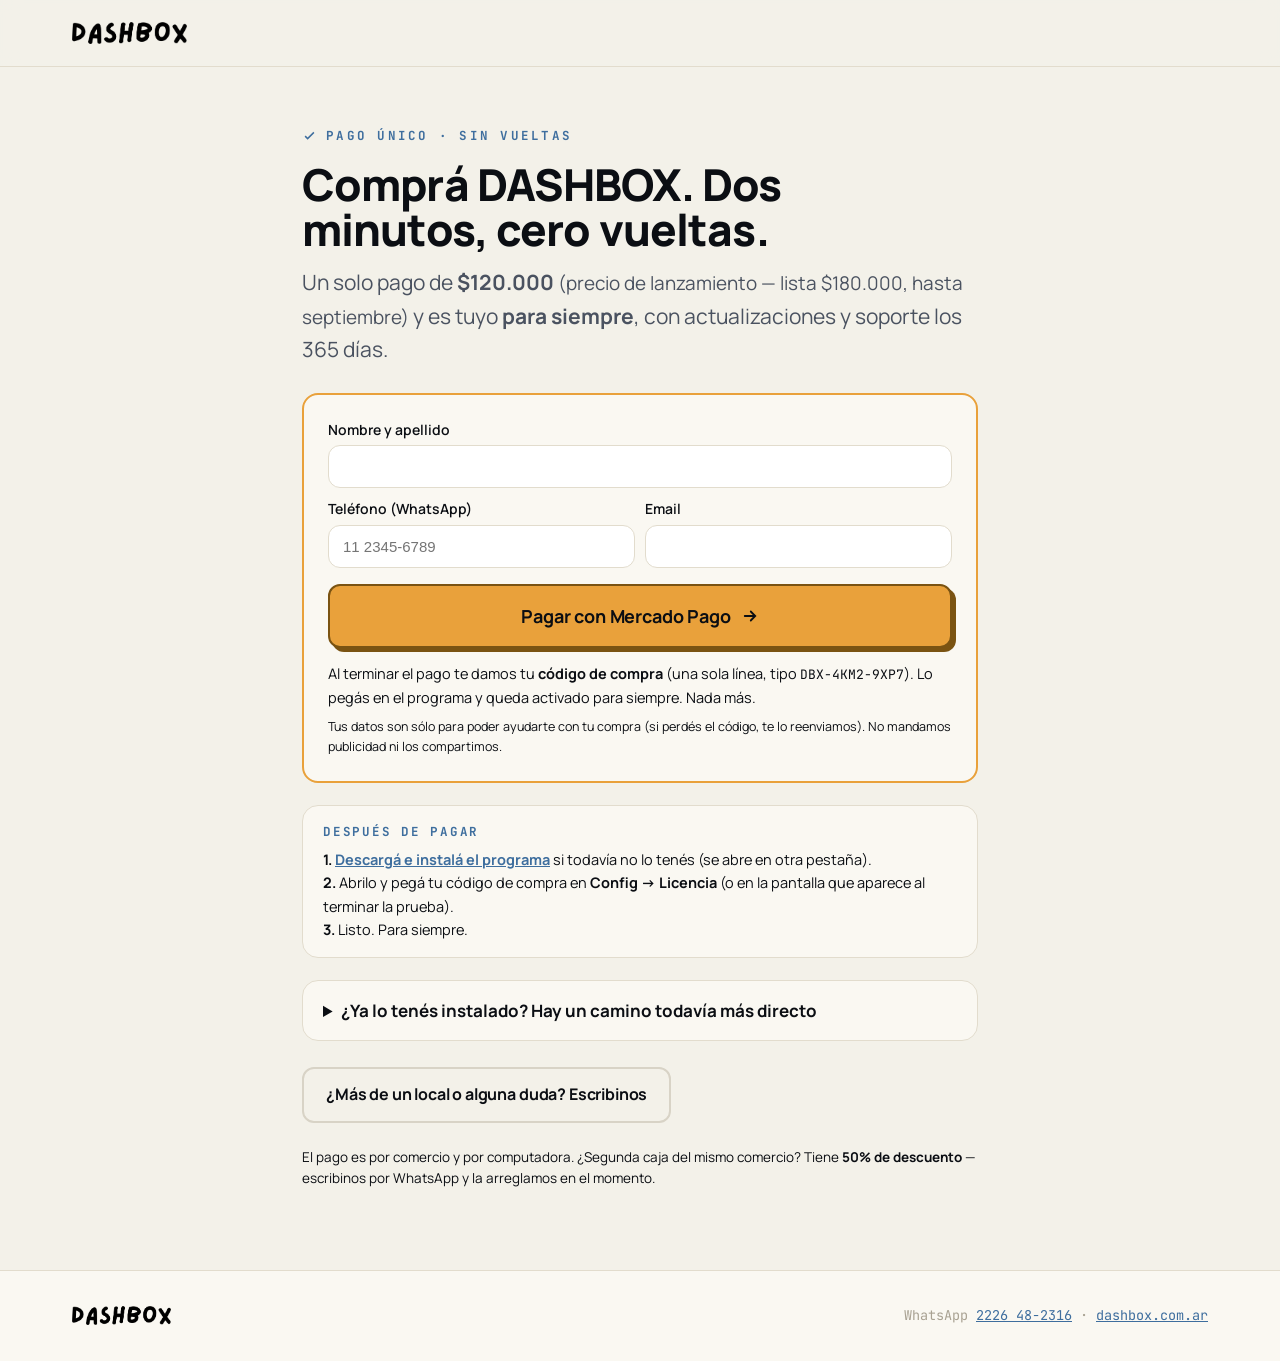
==== commit e50f67cf: "/comprar toma nombre, teléfono y email antes de ir al checkout Obligatorios y validados antes de hab" ====
--- a/comprar.html
+++ b/comprar.html
@@ -43,11 +43,29 @@
   </div>
 
   <div style="margin-top:26px; background:var(--paper-2); border:2px solid var(--amber); border-radius:var(--r); padding:24px">
+    <div style="display:grid; gap:10px; margin-bottom:16px">
+      <div>
+        <label for="nombre" style="display:block; font-weight:600; font-size:14px; margin-bottom:4px">Nombre y apellido</label>
+        <input id="nombre" autocomplete="name" style="width:100%; box-sizing:border-box; font-size:15px; padding:12px 14px; border:1px solid var(--line); border-radius:12px; background:#fff" />
+      </div>
+      <div style="display:grid; grid-template-columns:1fr 1fr; gap:10px">
+        <div>
+          <label for="telefono" style="display:block; font-weight:600; font-size:14px; margin-bottom:4px">Teléfono (WhatsApp)</label>
+          <input id="telefono" inputmode="tel" autocomplete="tel" placeholder="11 2345-6789" style="width:100%; box-sizing:border-box; font-size:15px; padding:12px 14px; border:1px solid var(--line); border-radius:12px; background:#fff" />
+        </div>
+        <div>
+          <label for="email" style="display:block; font-weight:600; font-size:14px; margin-bottom:4px">Email</label>
+          <input id="email" type="email" inputmode="email" autocomplete="email" style="width:100%; box-sizing:border-box; font-size:15px; padding:12px 14px; border:1px solid var(--line); border-radius:12px; background:#fff" />
+        </div>
+      </div>
+      <div id="error-datos" style="display:none; color:#B3362A; font-size:14px"></div>
+    </div>
     <a id="pagar" class="btn amber" href="#" style="width:100%; justify-content:center; font-size:18px; padding:16px 20px; box-sizing:border-box">
       Pagar con Mercado Pago
       <svg width="18" height="18" viewBox="0 0 24 24" fill="none" stroke="currentColor" stroke-width="2.4" stroke-linecap="round"><path d="M5 12h14M13 6l6 6-6 6"/></svg>
     </a>
     <p style="margin:14px 0 0; font-size:14.5px">Al terminar el pago te damos tu <b>código de compra</b> (una sola línea, tipo <code class="mono" style="font-size:13px">DBX-4KM2-9XP7</code>). Lo pegás en el programa y queda activado para siempre. Nada más.</p>
+    <p class="muted" style="margin:8px 0 0; font-size:12.5px">Tus datos son sólo para poder ayudarte con tu compra (si perdés el código, te lo reenviamos). No mandamos publicidad ni los compartimos.</p>
   </div>
 
   <div style="margin-top:22px; display:grid; gap:12px">
@@ -103,12 +121,60 @@
   }
   if (params.get('pago') === 'fallo') document.getElementById('aviso-fallo').style.display = 'block';
 
+  // Los datos de contacto son obligatorios ANTES de ir al checkout: si el
+  // comprador se pierde (no anota el código, se cierra la pestaña), hay a
+  // quién escribirle. Viajan por POST (nunca en la URL) y quedan guardados
+  // en el registro de la compra del servidor.
+  function contacto() {
+    var nombre = document.getElementById('nombre').value.trim();
+    var telefono = document.getElementById('telefono').value.trim();
+    var email = document.getElementById('email').value.trim();
+    var err = document.getElementById('error-datos');
+    var falta =
+      nombre.length < 3 ? 'tu nombre y apellido'
+      : telefono.replace(/\D/g, '').length < 8 ? 'un teléfono válido'
+      : !/^[^@\s]+@[^@\s]+\.[^@\s]+$/.test(email) ? 'un email válido'
+      : null;
+    if (falta) {
+      err.style.display = 'block';
+      err.textContent = 'Completá ' + falta + ' antes de pagar — es para poder ayudarte si algo sale mal.';
+      return null;
+    }
+    err.style.display = 'none';
+    return { nombre: nombre, telefono: telefono, email: email };
+  }
+
+  function irAPagar(boton, ref, modo) {
+    var datos = contacto();
+    if (!datos) return;
+    boton.setAttribute('aria-busy', 'true');
+    var textoOriginal = boton.textContent;
+    boton.textContent = 'Preparando el pago…';
+    window.dataLayer = window.dataLayer || [];
+    window.dataLayer.push({ event: 'pago_iniciado', producto: producto, modo: modo });
+    fetch(SERVIDOR, {
+      method: 'POST',
+      headers: { 'content-type': 'application/json' },
+      body: JSON.stringify({ producto: producto, ref: ref, nombre: datos.nombre, telefono: datos.telefono, email: datos.email }),
+    })
+      .then(function (r) { return r.json(); })
+      .then(function (r) {
+        if (r.url) { location.href = r.url; return; }
+        throw new Error(r.error || 'sin url');
+      })
+      .catch(function () {
+        boton.textContent = textoOriginal;
+        boton.removeAttribute('aria-busy');
+        var err = document.getElementById('error-datos');
+        err.style.display = 'block';
+        err.textContent = 'No pudimos iniciar el pago. Probá de nuevo en un minuto o escribinos por WhatsApp.';
+      });
+  }
+
   // Camino principal: pagar sin código. El voucher lo genera el server.
   document.getElementById('pagar').addEventListener('click', function (e) {
     e.preventDefault();
-    window.dataLayer = window.dataLayer || [];
-    window.dataLayer.push({ event: 'pago_iniciado', producto: producto, modo: 'voucher' });
-    location.href = SERVIDOR + '?producto=' + producto;
+    irAPagar(this, '', 'voucher');
   });
 
   // Camino "ya instalado": pagar con el código del equipo → se activa solo.
@@ -125,9 +191,7 @@
       return;
     }
     error.style.display = 'none';
-    window.dataLayer = window.dataLayer || [];
-    window.dataLayer.push({ event: 'pago_iniciado', producto: producto, modo: 'device' });
-    location.href = SERVIDOR + '?producto=' + producto + '&ref=' + encodeURIComponent(codigo);
+    irAPagar(this, codigo, 'device');
   });
 })();
 </script>
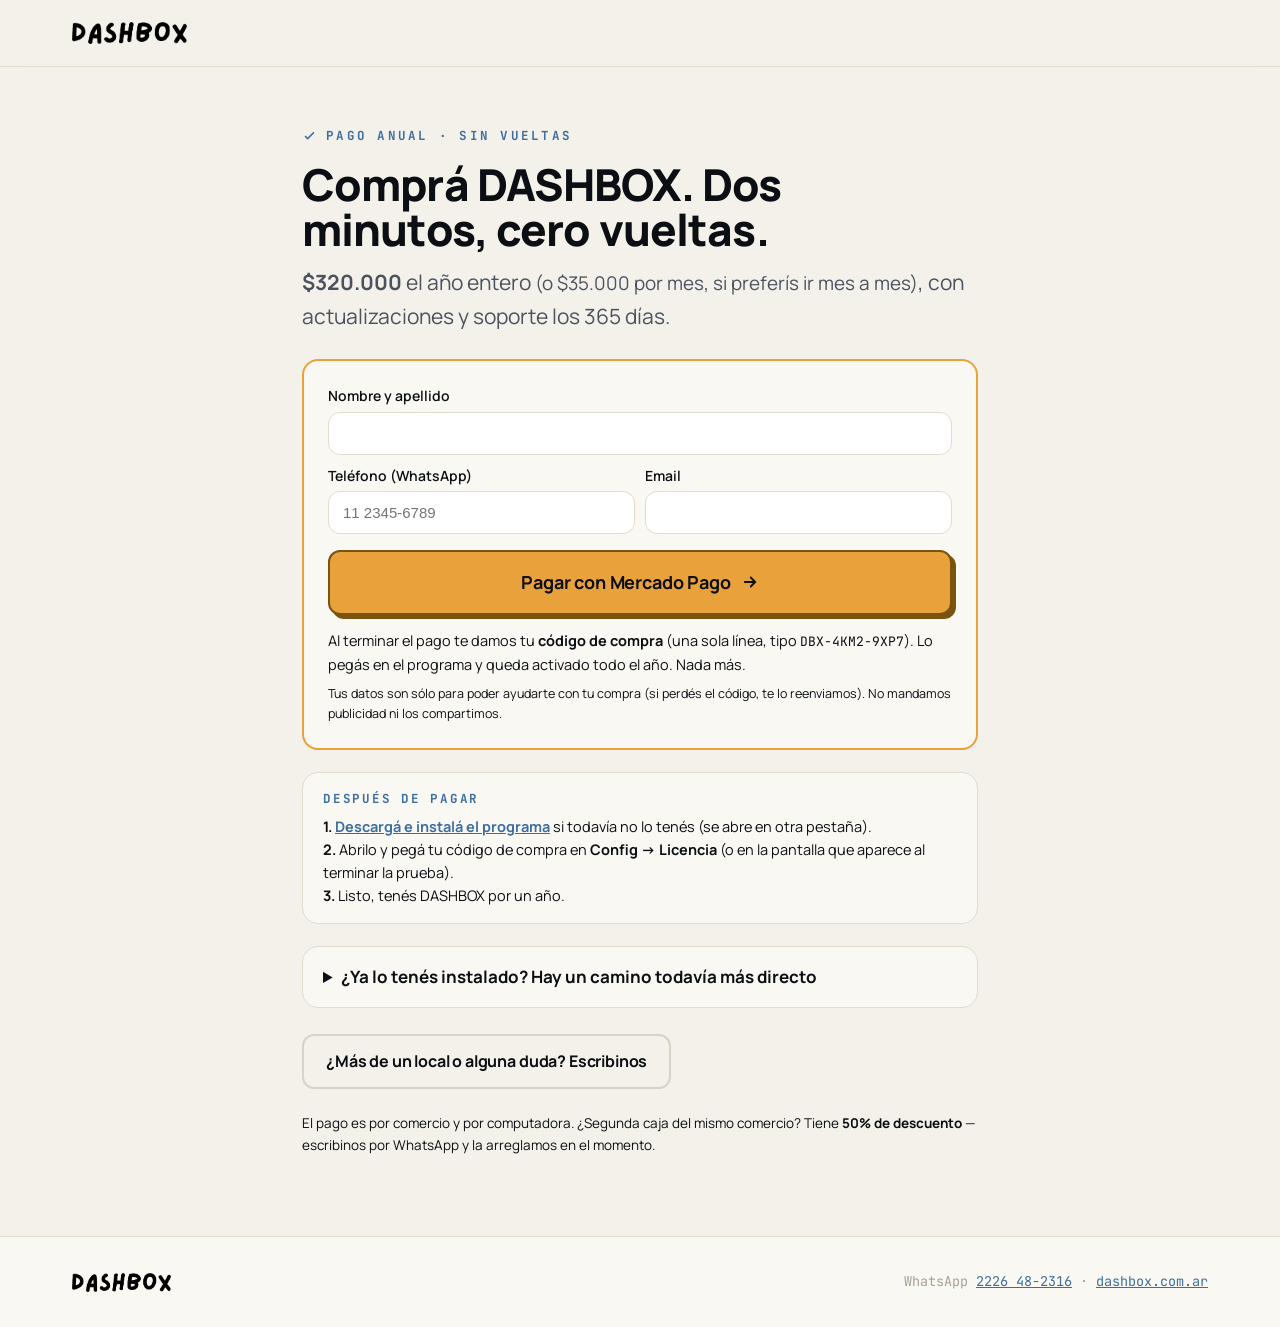
==== commit 93198e5f: "DASHBOX pasa a membresía: $320.000 el año o $35.000 por mes Se termina el pago único. Dos formas de " ====
--- a/comprar.html
+++ b/comprar.html
@@ -11,8 +11,8 @@
 })(window,document,'script','dataLayer','GTM-NHLXC8S2');</script>
 <!-- End Google Tag Manager -->
 
-<title>Comprar DASHBOX — pago único por Mercado Pago</title>
-<meta name="description" content="Compra directa de DASHBOX: pagás por Mercado Pago, te damos tu código de compra y el programa queda activado para siempre. Sin vueltas." />
+<title>Comprar DASHBOX — pago anual por Mercado Pago</title>
+<meta name="description" content="Compra directa de DASHBOX: pagás por Mercado Pago, te damos tu código de compra y el programa queda activado todo el año. Sin vueltas." />
 <meta name="robots" content="noindex, follow" />
 <link rel="icon" href="/favicon.png" type="image/png" />
 <link rel="apple-touch-icon" href="/favicon.png" />
@@ -34,9 +34,9 @@
 </header>
 
 <section class="wrap" style="max-width:720px; padding-top:56px; padding-bottom:80px">
-  <span class="eyebrow"><svg width="15" height="15" viewBox="0 0 24 24" fill="none" stroke="currentColor" stroke-width="2.4"><path d="M5 13l4 4L19 7"/></svg>Pago único · sin vueltas</span>
+  <span class="eyebrow"><svg width="15" height="15" viewBox="0 0 24 24" fill="none" stroke="currentColor" stroke-width="2.4"><path d="M5 13l4 4L19 7"/></svg>Pago anual · sin vueltas</span>
   <h1 style="font-size:clamp(30px,5vw,44px); margin-top:12px">Comprá <span class="np">DASHBOX</span>. Dos minutos, cero vueltas.</h1>
-  <p class="lead" style="margin-top:14px">Un solo pago de <b>$120.000</b> <span class="muted" style="font-size:0.9em">(precio de lanzamiento — lista $180.000, hasta septiembre)</span> y es tuyo <b>para siempre</b>, con actualizaciones y soporte los 365 días.</p>
+  <p class="lead" style="margin-top:14px"><b>$320.000</b> el año entero <span class="muted" style="font-size:0.9em">(o $35.000 por mes, si preferís ir mes a mes)</span>, con actualizaciones y soporte los 365 días.</p>
 
   <div id="aviso-fallo" style="display:none; margin-top:18px; background:#FBEAE7; border:1px solid #E5B4AC; border-radius:var(--r); padding:14px 18px; font-size:14.5px">
     El pago no llegó a completarse. Podés intentarlo de nuevo cuando quieras — no se te cobró nada.
@@ -64,7 +64,7 @@
       Pagar con Mercado Pago
       <svg width="18" height="18" viewBox="0 0 24 24" fill="none" stroke="currentColor" stroke-width="2.4" stroke-linecap="round"><path d="M5 12h14M13 6l6 6-6 6"/></svg>
     </a>
-    <p style="margin:14px 0 0; font-size:14.5px">Al terminar el pago te damos tu <b>código de compra</b> (una sola línea, tipo <code class="mono" style="font-size:13px">DBX-4KM2-9XP7</code>). Lo pegás en el programa y queda activado para siempre. Nada más.</p>
+    <p style="margin:14px 0 0; font-size:14.5px">Al terminar el pago te damos tu <b>código de compra</b> (una sola línea, tipo <code class="mono" style="font-size:13px">DBX-4KM2-9XP7</code>). Lo pegás en el programa y queda activado todo el año. Nada más.</p>
     <p class="muted" style="margin:8px 0 0; font-size:12.5px">Tus datos son sólo para poder ayudarte con tu compra (si perdés el código, te lo reenviamos). No mandamos publicidad ni los compartimos.</p>
   </div>
 
@@ -73,7 +73,7 @@
       <div class="mono" style="font-size:12.5px; color:var(--green); font-weight:700; letter-spacing:.14em">DESPUÉS DE PAGAR</div>
       <p style="margin:6px 0 0; font-size:14.5px"><b>1.</b> <a id="link-descarga" href="/descargar" target="_blank" rel="noopener" style="color:var(--green); font-weight:700">Descargá e instalá el programa</a> si todavía no lo tenés (se abre en otra pestaña).<br/>
       <b>2.</b> Abrilo y pegá tu código de compra en <b>Config → Licencia</b> (o en la pantalla que aparece al terminar la prueba).<br/>
-      <b>3.</b> Listo. Para siempre.</p>
+      <b>3.</b> Listo, tenés DASHBOX por un año.</p>
     </div>
   </div>
 
@@ -114,7 +114,7 @@
   var producto = params.get('producto') === 'gastro' ? 'gastro' : 'dashbox';
   if (producto === 'gastro') {
     document.querySelectorAll('.np').forEach(function (n) { n.textContent = 'DASHBOX Gastro'; });
-    document.title = 'Comprar DASHBOX Gastro — pago único por Mercado Pago';
+    document.title = 'Comprar DASHBOX Gastro — pago anual por Mercado Pago';
     document.getElementById('link-descarga').href = '/instalador-gastro';
     document.getElementById('link-wa').href =
       'https://wa.me/5492226482316?text=' + encodeURIComponent('Hola! Quiero comprar DASHBOX Gastro y tengo una consulta');
--- a/styles.css
+++ b/styles.css
@@ -313,15 +313,53 @@
 .cell.meh{color:var(--ink-faint)}
 .cmp-note{font-size:13px; color:var(--ink-faint); margin-top:14px; font-family:var(--f-mono)}
 
-/* --- rubros --- */
-.rubros{display:grid; grid-template-columns:1fr 1fr; gap:22px}
-@media(max-width:760px){ .rubros{grid-template-columns:1fr} }
-.rubro{border:1px solid var(--line); border-radius:var(--r); padding:30px; background:var(--paper-2); position:relative; overflow:hidden}
-.rubro .emoji-free{font-family:var(--f-display); font-weight:800; font-size:14px; letter-spacing:.14em; text-transform:uppercase; color:var(--amber)}
-.rubro h3{margin:10px 0 8px; font-size:23px}
-.rubro p{color:var(--ink-soft); font-size:15px; max-width:40ch}
-.rubro ul{list-style:none; padding:0; margin:18px 0 0; display:grid; gap:9px}
-.rubro li{display:flex; gap:10px; font-size:14.5px; color:var(--ink-soft)}
+/* --- capturas reales del programa (home) ---
+   El marco .appwin es el mismo de las landings de rubro: una sola pieza para todas. */
+.shots{display:flex; flex-direction:column; gap:38px}
+.shot{margin:0}
+.shot img{display:block; width:100%; height:auto}
+.shot-note{font-size:15.5px; line-height:1.55; color:var(--ink-soft); margin:16px auto 0; max-width:72ch; text-align:center}
+.shot-note b{color:var(--ink); font-weight:700}
+@media(max-width:640px){ .shot-note{font-size:14.5px; text-align:left} }
+/* En un teléfono, la captura entera entra a 330 px y no se lee nada.
+   La dejamos paneable: la ventana scrollea sola, con la barra de título adentro. */
+.shot-hint{display:none; font-family:var(--f-mono); font-size:12px; color:var(--ink-soft); margin-top:9px}
+@media(max-width:700px){
+  .shot .appwin{overflow-x:auto; overflow-y:hidden; overscroll-behavior-x:contain; scrollbar-width:thin}
+  .shot .appwin > *{min-width:700px}
+  .shot-hint{display:block}
+}
+
+/* --- rubros: 6 tarjetas, una por rubro.
+   El acento (--rub, inline) es el color de rubro del brandbook: sólo contexto —
+   filete superior y un lavado del 5% en el fondo. Nunca en texto ni en controles. */
+.rubros{display:grid; grid-template-columns:repeat(3,1fr); gap:20px}
+@media(max-width:980px){ .rubros{grid-template-columns:1fr 1fr} }
+@media(max-width:640px){ .rubros{grid-template-columns:1fr} }
+.rubro{
+  --rub:var(--amber);
+  display:flex; flex-direction:column;
+  border:1px solid var(--line); border-top:5px solid var(--rub);
+  border-radius:var(--r); padding:24px 26px 22px;
+  background:color-mix(in srgb, var(--rub) 5%, var(--paper-2));
+  text-decoration:none; color:inherit;
+  transition:transform .18s ease, border-color .18s ease, box-shadow .18s ease;
+}
+.rubro:hover{transform:translateY(-4px); border-color:var(--line-strong); border-top-color:var(--rub); box-shadow:0 16px 30px -22px rgba(23,21,15,.4)}
+.rubro:focus-visible{outline:3px solid var(--amber); outline-offset:3px}
+/* ink-soft y no ink-faint: el kicker dice qué producto es, tiene que leerse (7:1) */
+.rub-kicker{font-family:var(--f-mono); font-size:11.5px; font-weight:700; letter-spacing:.16em; text-transform:uppercase; color:var(--ink-soft)}
+.rubro h3{margin:9px 0 8px; font-size:22px}
+.rubro p{color:var(--ink-soft); font-size:15px}
+.rubro ul{list-style:none; padding:0; margin:16px 0 0; display:grid; gap:9px}
+.rubro li{display:flex; gap:10px; font-size:14.5px; line-height:1.45; color:var(--ink-soft)}
+.rub-go{
+  display:inline-flex; align-items:center; gap:7px; margin-top:auto; padding-top:20px;
+  font-family:var(--f-display); font-weight:700; font-size:15px; color:var(--green);
+  transition:gap .18s ease;
+}
+.rubro:hover .rub-go{gap:11px}
+@media (prefers-reduced-motion: reduce){ .rubro, .rub-go{transition:none} .rubro:hover{transform:none} }
 
 /* --- reseñas --- */
 .reviews-head{display:flex; align-items:center; gap:16px; flex-wrap:wrap; margin-bottom:34px}
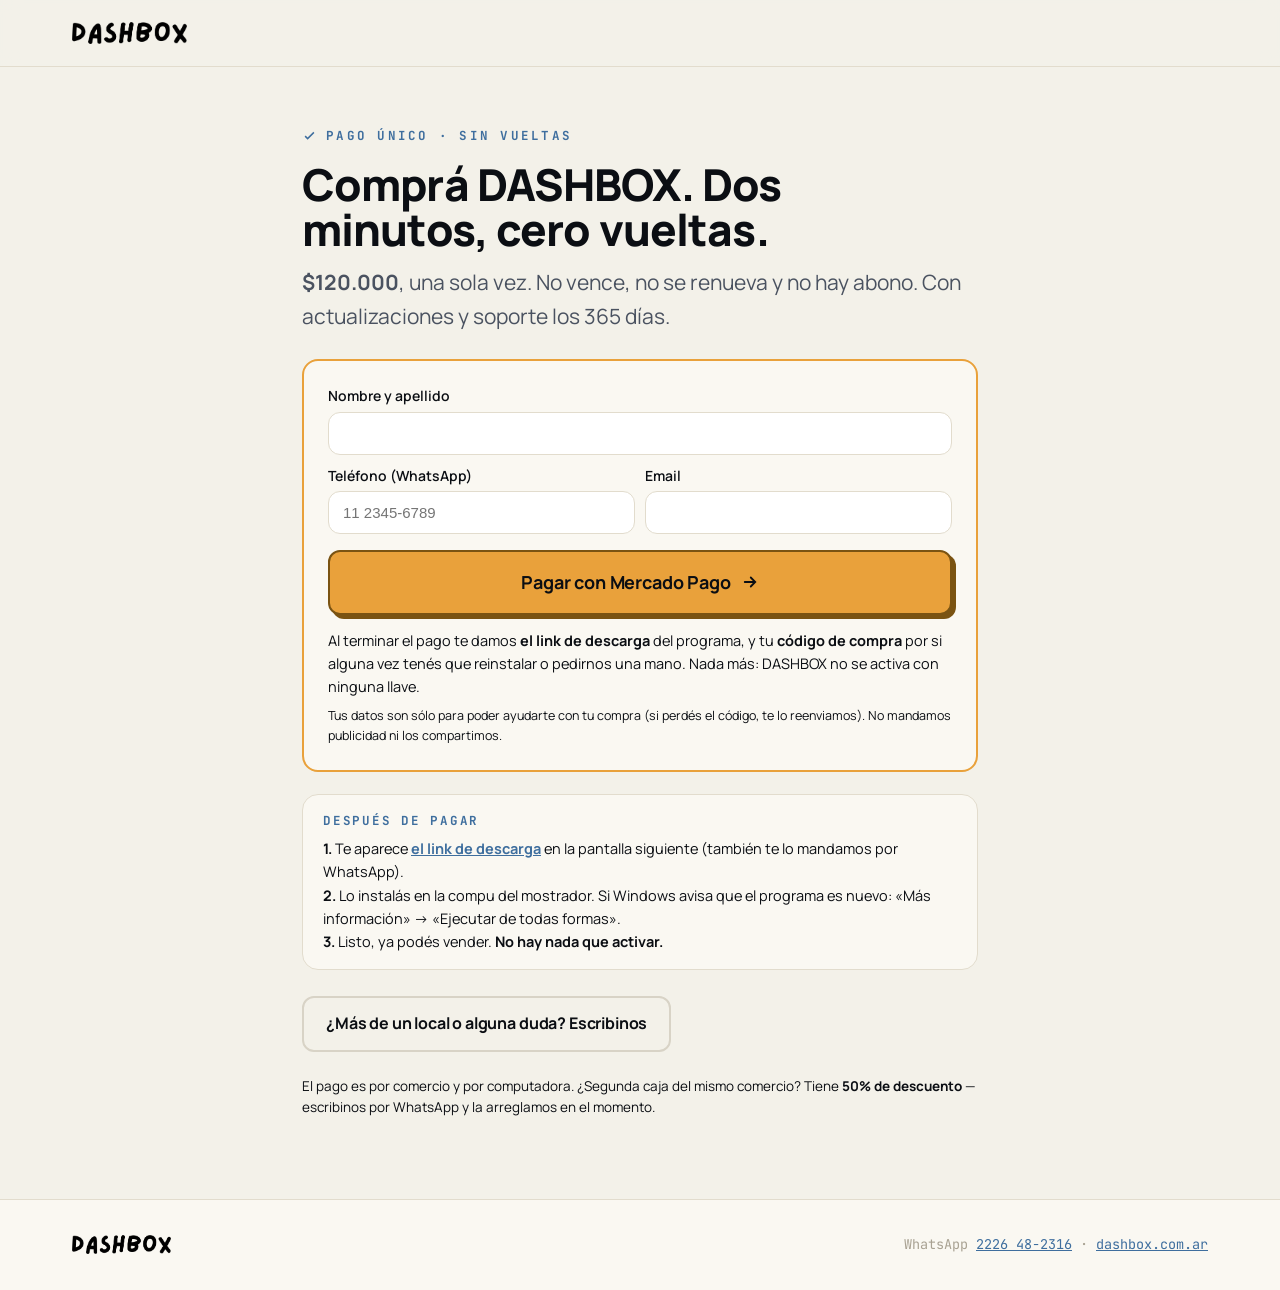
==== commit 46797091: "Pago único de $120.000, sin prueba de 7 días y sin llave El programa dejó de tener licencia (DASHBOX" ====
--- a/comprar.html
+++ b/comprar.html
@@ -11,8 +11,8 @@
 })(window,document,'script','dataLayer','GTM-NHLXC8S2');</script>
 <!-- End Google Tag Manager -->
 
-<title>Comprar DASHBOX — pago anual por Mercado Pago</title>
-<meta name="description" content="Compra directa de DASHBOX: pagás por Mercado Pago, te damos tu código de compra y el programa queda activado todo el año. Sin vueltas." />
+<title>Comprar DASHBOX — pago único por Mercado Pago</title>
+<meta name="description" content="Compra directa de DASHBOX: pagás por Mercado Pago y te damos el link de descarga. Es un pago único: no vence y no hay nada que activar." />
 <meta name="robots" content="noindex, follow" />
 <link rel="icon" href="/favicon.png" type="image/png" />
 <link rel="apple-touch-icon" href="/favicon.png" />
@@ -34,9 +34,9 @@
 </header>
 
 <section class="wrap" style="max-width:720px; padding-top:56px; padding-bottom:80px">
-  <span class="eyebrow"><svg width="15" height="15" viewBox="0 0 24 24" fill="none" stroke="currentColor" stroke-width="2.4"><path d="M5 13l4 4L19 7"/></svg>Pago anual · sin vueltas</span>
+  <span class="eyebrow"><svg width="15" height="15" viewBox="0 0 24 24" fill="none" stroke="currentColor" stroke-width="2.4"><path d="M5 13l4 4L19 7"/></svg>Pago único · sin vueltas</span>
   <h1 style="font-size:clamp(30px,5vw,44px); margin-top:12px">Comprá <span class="np">DASHBOX</span>. Dos minutos, cero vueltas.</h1>
-  <p class="lead" style="margin-top:14px"><b>$320.000</b> el año entero <span class="muted" style="font-size:0.9em">(o $35.000 por mes, si preferís ir mes a mes)</span>, con actualizaciones y soporte los 365 días.</p>
+  <p class="lead" style="margin-top:14px"><b>$120.000</b>, una sola vez. No vence, no se renueva y no hay abono. Con actualizaciones y soporte los 365 días.</p>
 
   <div id="aviso-fallo" style="display:none; margin-top:18px; background:#FBEAE7; border:1px solid #E5B4AC; border-radius:var(--r); padding:14px 18px; font-size:14.5px">
     El pago no llegó a completarse. Podés intentarlo de nuevo cuando quieras — no se te cobró nada.
@@ -64,30 +64,24 @@
       Pagar con Mercado Pago
       <svg width="18" height="18" viewBox="0 0 24 24" fill="none" stroke="currentColor" stroke-width="2.4" stroke-linecap="round"><path d="M5 12h14M13 6l6 6-6 6"/></svg>
     </a>
-    <p style="margin:14px 0 0; font-size:14.5px">Al terminar el pago te damos tu <b>código de compra</b> (una sola línea, tipo <code class="mono" style="font-size:13px">DBX-4KM2-9XP7</code>). Lo pegás en el programa y queda activado todo el año. Nada más.</p>
+    <p style="margin:14px 0 0; font-size:14.5px">Al terminar el pago te damos <b>el link de descarga</b> del programa, y tu <b>código de compra</b> por si alguna vez tenés que reinstalar o pedirnos una mano. Nada más: DASHBOX no se activa con ninguna llave.</p>
     <p class="muted" style="margin:8px 0 0; font-size:12.5px">Tus datos son sólo para poder ayudarte con tu compra (si perdés el código, te lo reenviamos). No mandamos publicidad ni los compartimos.</p>
   </div>
 
   <div style="margin-top:22px; display:grid; gap:12px">
     <div style="background:var(--paper-2); border:1px solid var(--line); border-radius:var(--r); padding:16px 20px">
       <div class="mono" style="font-size:12.5px; color:var(--green); font-weight:700; letter-spacing:.14em">DESPUÉS DE PAGAR</div>
-      <p style="margin:6px 0 0; font-size:14.5px"><b>1.</b> <a id="link-descarga" href="/descargar" target="_blank" rel="noopener" style="color:var(--green); font-weight:700">Descargá e instalá el programa</a> si todavía no lo tenés (se abre en otra pestaña).<br/>
-      <b>2.</b> Abrilo y pegá tu código de compra en <b>Config → Licencia</b> (o en la pantalla que aparece al terminar la prueba).<br/>
-      <b>3.</b> Listo, tenés DASHBOX por un año.</p>
+      <p style="margin:6px 0 0; font-size:14.5px"><b>1.</b> Te aparece <a id="link-descarga" href="/instalador" target="_blank" rel="noopener" style="color:var(--green); font-weight:700">el link de descarga</a> en la pantalla siguiente (también te lo mandamos por WhatsApp).<br/>
+      <b>2.</b> Lo instalás en la compu del mostrador. Si Windows avisa que el programa es nuevo: «Más información» → «Ejecutar de todas formas».<br/>
+      <b>3.</b> Listo, ya podés vender. <b>No hay nada que activar.</b></p>
     </div>
   </div>
 
-  <details style="margin-top:22px; background:var(--paper-2); border:1px solid var(--line); border-radius:var(--r); padding:16px 20px">
-    <summary style="cursor:pointer; font-weight:700">¿Ya lo tenés instalado? Hay un camino todavía más directo</summary>
-    <p style="margin:12px 0 0; font-size:14.5px">Si el programa ya está en tu compu, <b>ni siquiera necesitás el código de compra</b>: tocá <b>«Pagar ahora y activar»</b> adentro del programa (aparece al terminar la prueba) y se activa solo al acreditarse el pago. O pegá acá el código de tu equipo (está en <b>Config → Licencia</b>, botón «Copiar») y pagá:</p>
-    <input id="codigo" class="mono" inputmode="text" autocomplete="off" spellcheck="false"
-      placeholder="Ej: 3F2A81D4-9C0B-4E77-A2F1-0B6D8C4E5A19"
-      style="width:100%; box-sizing:border-box; font-size:14px; padding:12px 14px; border:1px solid var(--line); border-radius:12px; background:#fff; margin-top:12px" />
-    <div id="error" style="display:none; color:#B3362A; font-size:14px; margin-top:8px"></div>
-    <button id="pagar-device" class="btn ghost" style="margin-top:12px; width:100%; justify-content:center; cursor:pointer; border:1px solid var(--line)">
-      Pagar y que se active solo en ese equipo
-    </button>
-  </details>
+  <!-- ⚠️ Acá vivía "¿Ya lo tenés instalado? Pagá con el código de tu equipo y se
+       activa solo". Se fue el 2026-09-22 junto con la licencia: sin llave no
+       hay nada que activar, y ofrecer ese camino mandaba a la gente a buscar
+       un "Config → Licencia" que ya no existe en el programa. El JS que
+       quedaba detrás (pagar-device / codigo) se sacó también. -->
 
   <div class="cta-row" style="margin-top:26px">
     <a class="btn ghost" id="link-wa" href="https://wa.me/5492226482316?text=Hola!%20Quiero%20comprar%20DASHBOX%20y%20tengo%20una%20consulta" target="_blank" rel="noopener">¿Más de un local o alguna duda? Escribinos</a>
@@ -114,7 +108,7 @@
   var producto = params.get('producto') === 'gastro' ? 'gastro' : 'dashbox';
   if (producto === 'gastro') {
     document.querySelectorAll('.np').forEach(function (n) { n.textContent = 'DASHBOX Gastro'; });
-    document.title = 'Comprar DASHBOX Gastro — pago anual por Mercado Pago';
+    document.title = 'Comprar DASHBOX Gastro — pago único por Mercado Pago';
     document.getElementById('link-descarga').href = '/instalador-gastro';
     document.getElementById('link-wa').href =
       'https://wa.me/5492226482316?text=' + encodeURIComponent('Hola! Quiero comprar DASHBOX Gastro y tengo una consulta');
@@ -177,22 +171,11 @@
     irAPagar(this, '', 'voucher');
   });
 
-  // Camino "ya instalado": pagar con el código del equipo → se activa solo.
-  var input = document.getElementById('codigo');
-  var error = document.getElementById('error');
-  document.getElementById('pagar-device').addEventListener('click', function () {
-    var codigo = input.value.trim().toUpperCase();
-    if (!/^[0-9A-F]{8}-[0-9A-F]{4}-[0-9A-F]{4}-[0-9A-F]{4}-[0-9A-F]{12}$/.test(codigo)) {
-      error.style.display = 'block';
-      error.textContent = codigo
-        ? 'Ese código no tiene la pinta esperada. Copialo completo desde Config → Licencia (botón «Copiar»).'
-        : 'Pegá el código de tu equipo, o usá el botón grande de arriba y pagá sin código.';
-      input.focus();
-      return;
-    }
-    error.style.display = 'none';
-    irAPagar(this, codigo, 'device');
-  });
+  // ⚠️ Acá estaba el camino "pagar con el código del equipo y que se active
+  // solo". Se fue con la licencia el 2026-09-22 (ver el comentario de arriba):
+  // sin llave no hay activación, y este listener apuntaba a un botón que ya no
+  // existe — lo que habría tirado un TypeError y dejado muerto también el
+  // botón de pagar de arriba, que se registra antes en el mismo script.
 })();
 </script>
 </body>
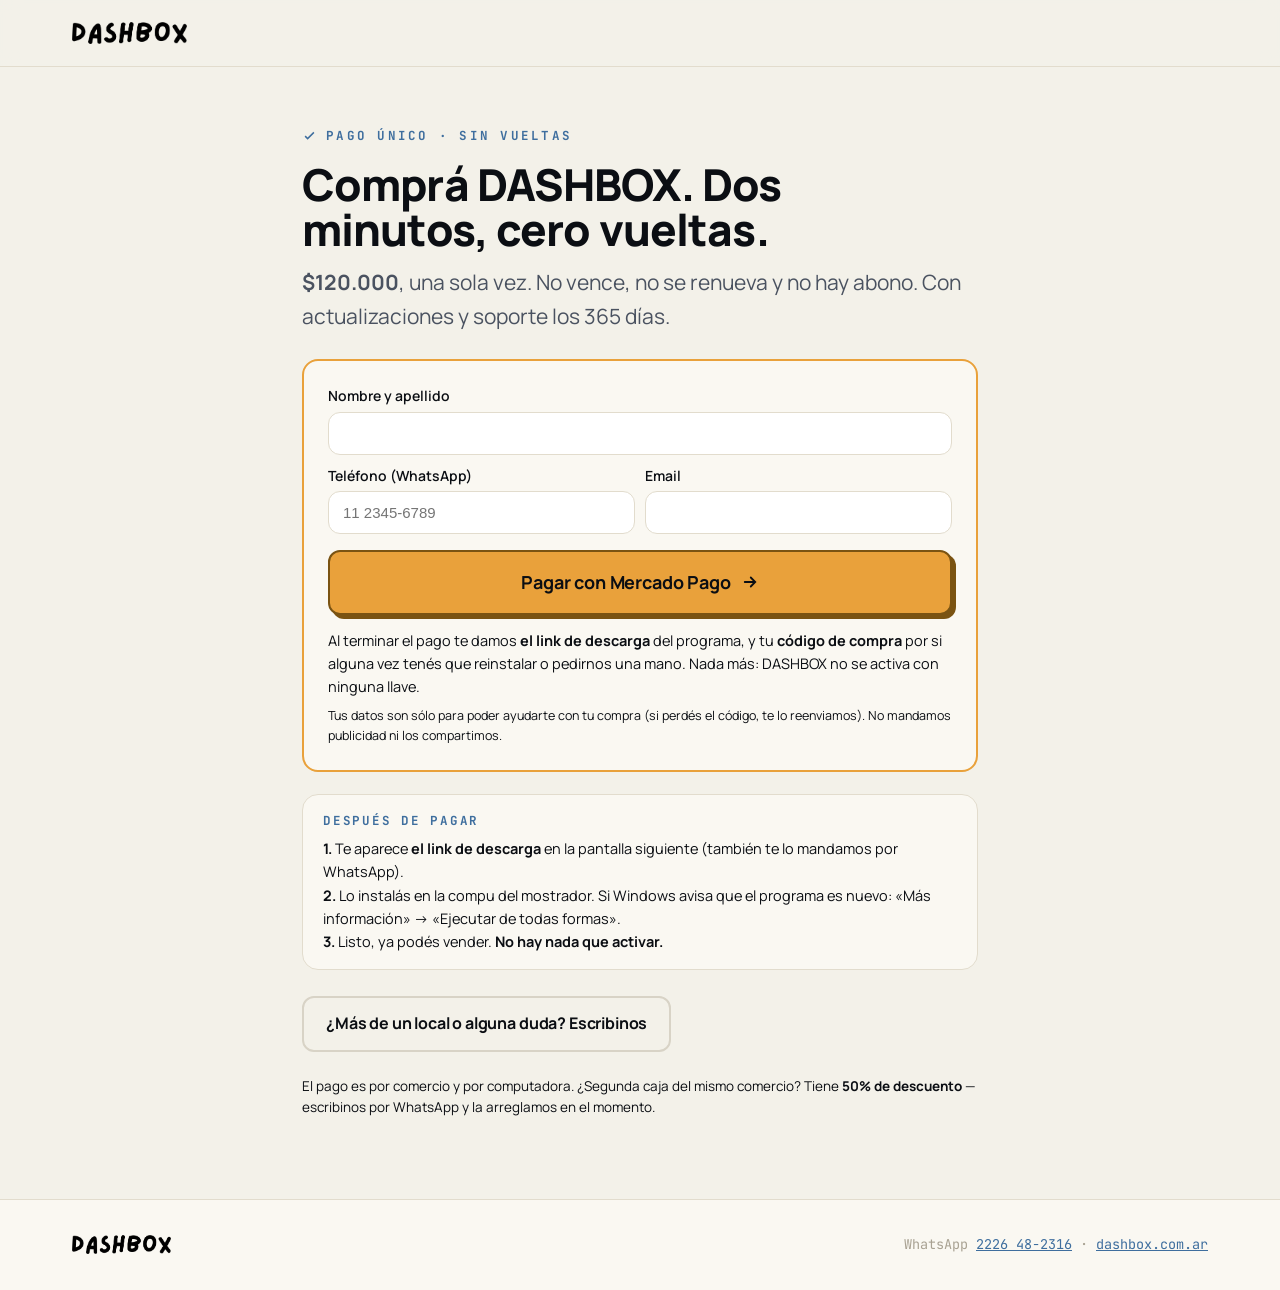
==== commit 46797ba9: "El link de descarga se había colado en /comprar: se bajaba sin pagar ⚠️ Error mío del commit anterio" ====
--- a/comprar.html
+++ b/comprar.html
@@ -71,7 +71,12 @@
   <div style="margin-top:22px; display:grid; gap:12px">
     <div style="background:var(--paper-2); border:1px solid var(--line); border-radius:var(--r); padding:16px 20px">
       <div class="mono" style="font-size:12.5px; color:var(--green); font-weight:700; letter-spacing:.14em">DESPUÉS DE PAGAR</div>
-      <p style="margin:6px 0 0; font-size:14.5px"><b>1.</b> Te aparece <a id="link-descarga" href="/instalador" target="_blank" rel="noopener" style="color:var(--green); font-weight:700">el link de descarga</a> en la pantalla siguiente (también te lo mandamos por WhatsApp).<br/>
+      <!-- ⚠️ "el link de descarga" es TEXTO, no un enlace, y no puede volver a
+           serlo. Estuvo como <a href="/instalador"> y eso dejaba el programa a
+           un clic de distancia, gratis, en la página de compra: sin licencia el
+           instalador ES el producto, así que el único lugar donde puede vivir
+           el link es /gracias, después de pagar. -->
+      <p style="margin:6px 0 0; font-size:14.5px"><b>1.</b> Te aparece <b>el link de descarga</b> en la pantalla siguiente (también te lo mandamos por WhatsApp).<br/>
       <b>2.</b> Lo instalás en la compu del mostrador. Si Windows avisa que el programa es nuevo: «Más información» → «Ejecutar de todas formas».<br/>
       <b>3.</b> Listo, ya podés vender. <b>No hay nada que activar.</b></p>
     </div>
@@ -109,7 +114,6 @@
   if (producto === 'gastro') {
     document.querySelectorAll('.np').forEach(function (n) { n.textContent = 'DASHBOX Gastro'; });
     document.title = 'Comprar DASHBOX Gastro — pago único por Mercado Pago';
-    document.getElementById('link-descarga').href = '/instalador-gastro';
     document.getElementById('link-wa').href =
       'https://wa.me/5492226482316?text=' + encodeURIComponent('Hola! Quiero comprar DASHBOX Gastro y tengo una consulta');
   }
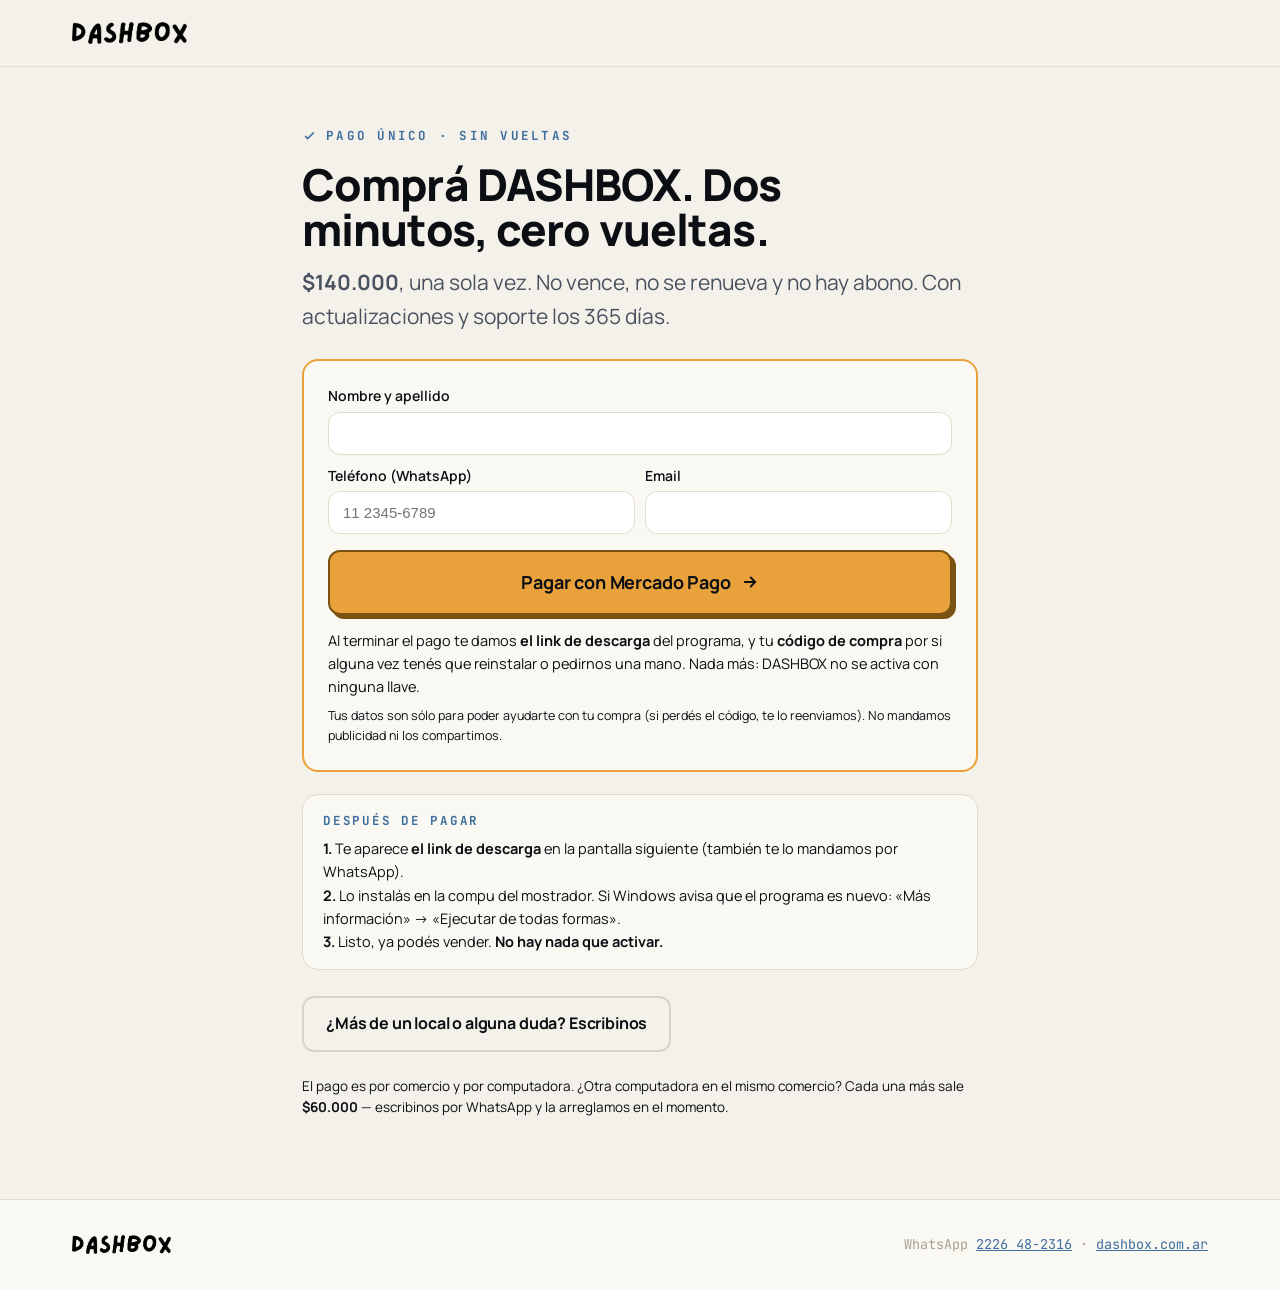
==== commit 4ddf5bd5: "Precio nuevo: $140.000 la primera computadora, $60.000 cada una más Reemplaza los $120.000 en las la" ====
--- a/comprar.html
+++ b/comprar.html
@@ -36,7 +36,7 @@
 <section class="wrap" style="max-width:720px; padding-top:56px; padding-bottom:80px">
   <span class="eyebrow"><svg width="15" height="15" viewBox="0 0 24 24" fill="none" stroke="currentColor" stroke-width="2.4"><path d="M5 13l4 4L19 7"/></svg>Pago único · sin vueltas</span>
   <h1 style="font-size:clamp(30px,5vw,44px); margin-top:12px">Comprá <span class="np">DASHBOX</span>. Dos minutos, cero vueltas.</h1>
-  <p class="lead" style="margin-top:14px"><b>$120.000</b>, una sola vez. No vence, no se renueva y no hay abono. Con actualizaciones y soporte los 365 días.</p>
+  <p class="lead" style="margin-top:14px"><b>$140.000</b>, una sola vez. No vence, no se renueva y no hay abono. Con actualizaciones y soporte los 365 días.</p>
 
   <div id="aviso-fallo" style="display:none; margin-top:18px; background:#FBEAE7; border:1px solid #E5B4AC; border-radius:var(--r); padding:14px 18px; font-size:14.5px">
     El pago no llegó a completarse. Podés intentarlo de nuevo cuando quieras — no se te cobró nada.
@@ -92,7 +92,7 @@
     <a class="btn ghost" id="link-wa" href="https://wa.me/5492226482316?text=Hola!%20Quiero%20comprar%20DASHBOX%20y%20tengo%20una%20consulta" target="_blank" rel="noopener">¿Más de un local o alguna duda? Escribinos</a>
   </div>
 
-  <p class="muted" style="margin-top:24px; font-size:13.5px">El pago es por comercio y por computadora. ¿Segunda caja del mismo comercio? Tiene <b>50% de descuento</b> — escribinos por WhatsApp y la arreglamos en el momento.</p>
+  <p class="muted" style="margin-top:24px; font-size:13.5px">El pago es por comercio y por computadora. ¿Otra computadora en el mismo comercio? Cada una más sale <b>$60.000</b> — escribinos por WhatsApp y la arreglamos en el momento.</p>
 </section>
 
 <footer>
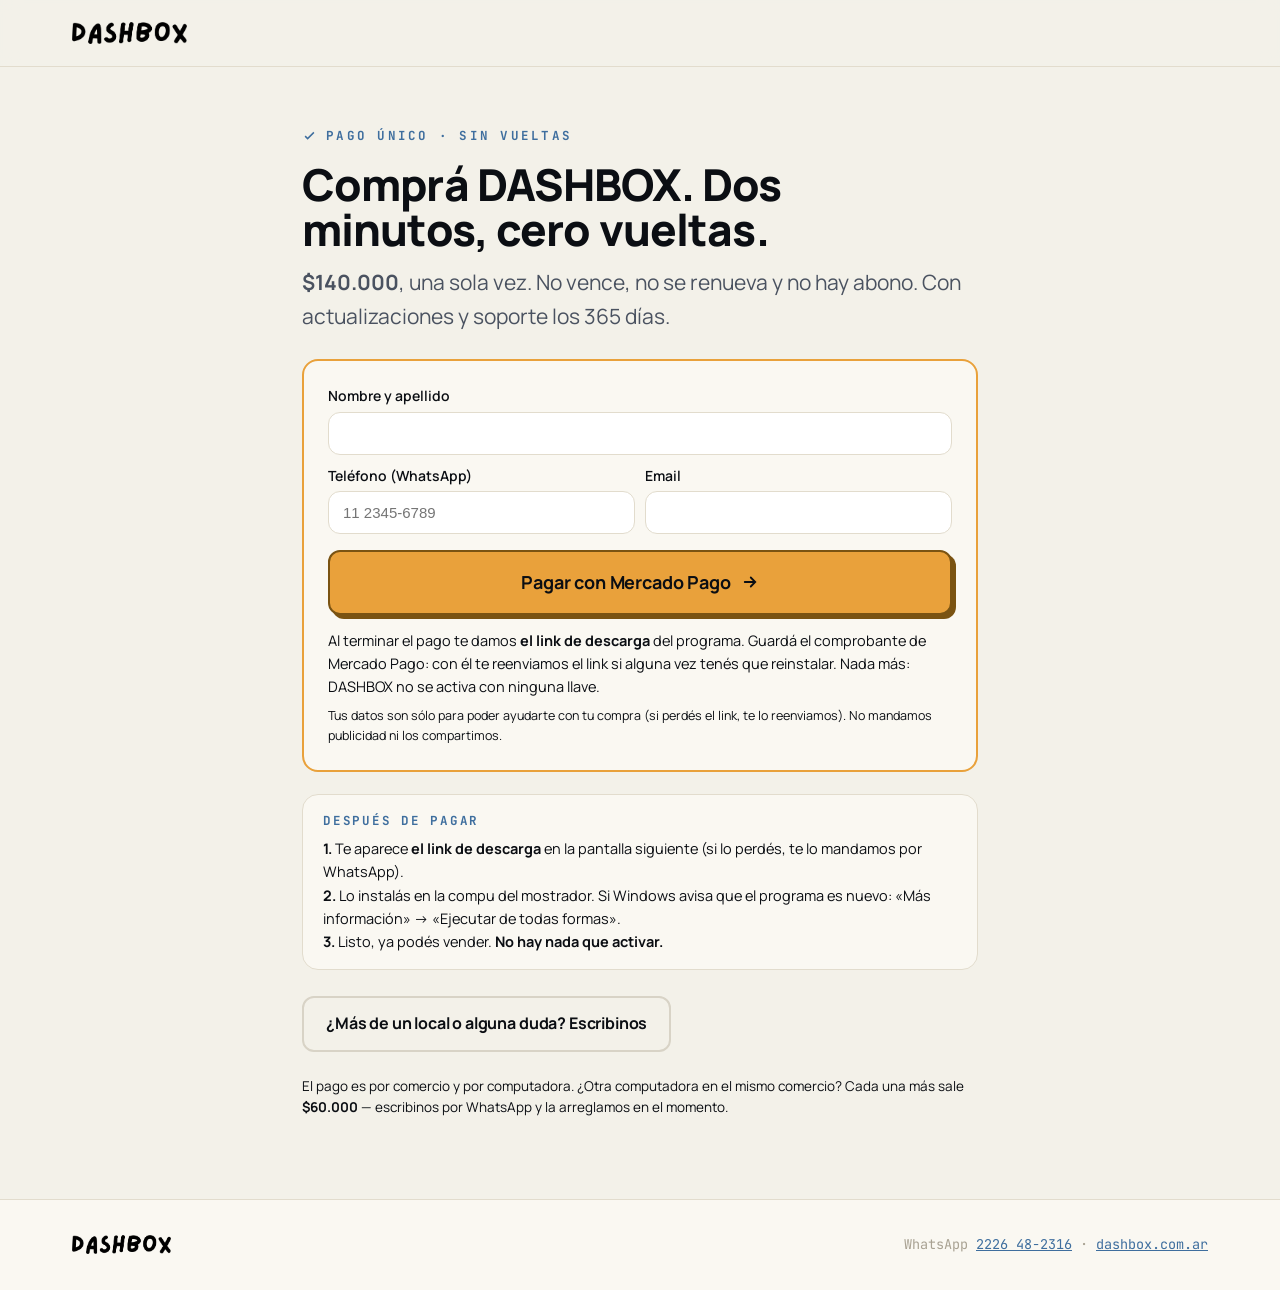
==== commit 29a40461: "Cobro por Mercado Pago desde Vercel, descarga sólo con pago verificado La función `licencias` de Sup" ====
--- a/comprar.html
+++ b/comprar.html
@@ -64,8 +64,8 @@
       Pagar con Mercado Pago
       <svg width="18" height="18" viewBox="0 0 24 24" fill="none" stroke="currentColor" stroke-width="2.4" stroke-linecap="round"><path d="M5 12h14M13 6l6 6-6 6"/></svg>
     </a>
-    <p style="margin:14px 0 0; font-size:14.5px">Al terminar el pago te damos <b>el link de descarga</b> del programa, y tu <b>código de compra</b> por si alguna vez tenés que reinstalar o pedirnos una mano. Nada más: DASHBOX no se activa con ninguna llave.</p>
-    <p class="muted" style="margin:8px 0 0; font-size:12.5px">Tus datos son sólo para poder ayudarte con tu compra (si perdés el código, te lo reenviamos). No mandamos publicidad ni los compartimos.</p>
+    <p style="margin:14px 0 0; font-size:14.5px">Al terminar el pago te damos <b>el link de descarga</b> del programa. Guardá el comprobante de Mercado Pago: con él te reenviamos el link si alguna vez tenés que reinstalar. Nada más: DASHBOX no se activa con ninguna llave.</p>
+    <p class="muted" style="margin:8px 0 0; font-size:12.5px">Tus datos son sólo para poder ayudarte con tu compra (si perdés el link, te lo reenviamos). No mandamos publicidad ni los compartimos.</p>
   </div>
 
   <div style="margin-top:22px; display:grid; gap:12px">
@@ -76,7 +76,7 @@
            un clic de distancia, gratis, en la página de compra: sin licencia el
            instalador ES el producto, así que el único lugar donde puede vivir
            el link es /gracias, después de pagar. -->
-      <p style="margin:6px 0 0; font-size:14.5px"><b>1.</b> Te aparece <b>el link de descarga</b> en la pantalla siguiente (también te lo mandamos por WhatsApp).<br/>
+      <p style="margin:6px 0 0; font-size:14.5px"><b>1.</b> Te aparece <b>el link de descarga</b> en la pantalla siguiente (si lo perdés, te lo mandamos por WhatsApp).<br/>
       <b>2.</b> Lo instalás en la compu del mostrador. Si Windows avisa que el programa es nuevo: «Más información» → «Ejecutar de todas formas».<br/>
       <b>3.</b> Listo, ya podés vender. <b>No hay nada que activar.</b></p>
     </div>
@@ -104,11 +104,11 @@
 
 <script>
 (function () {
-  // ?producto=gastro cambia nombre, descarga y destino del pago. El servidor
-  // de licencias crea la preferencia de MP y redirige al checkout. SIN ref el
-  // server genera el voucher (código de compra); CON ref (device) el webhook
-  // activa esa máquina sola.
-  var SERVIDOR = 'https://ftqfoqanvqmzsfcyfxfy.supabase.co/functions/v1/licencias/pago';
+  // ?producto=gastro cambia nombre, descarga y destino del pago. /api/pago
+  // (función de Vercel, en este mismo repo) crea la preferencia de MP y
+  // devuelve el link del checkout.
+  var SERVIDOR = '/api/pago';
+  var PRECIO = 140000;
   var params = new URLSearchParams(location.search);
   var producto = params.get('producto') === 'gastro' ? 'gastro' : 'dashbox';
   if (producto === 'gastro') {
@@ -121,8 +121,8 @@
 
   // Los datos de contacto son obligatorios ANTES de ir al checkout: si el
   // comprador se pierde (no anota el código, se cierra la pestaña), hay a
-  // quién escribirle. Viajan por POST (nunca en la URL) y quedan guardados
-  // en el registro de la compra del servidor.
+  // quién escribirle. Viajan por POST (nunca en la URL) y quedan en la
+  // metadata del pago en Mercado Pago.
   function contacto() {
     var nombre = document.getElementById('nombre').value.trim();
     var telefono = document.getElementById('telefono').value.trim();
@@ -142,18 +142,21 @@
     return { nombre: nombre, telefono: telefono, email: email };
   }
 
-  function irAPagar(boton, ref, modo) {
+  function irAPagar(boton) {
     var datos = contacto();
     if (!datos) return;
     boton.setAttribute('aria-busy', 'true');
     var textoOriginal = boton.textContent;
     boton.textContent = 'Preparando el pago…';
     window.dataLayer = window.dataLayer || [];
-    window.dataLayer.push({ event: 'pago_iniciado', producto: producto, modo: modo });
+    window.dataLayer.push({ event: 'pago_iniciado', producto: producto, value: PRECIO, currency: 'ARS' });
+    if (typeof window.gtag === 'function') {
+      window.gtag('event', 'begin_checkout', { currency: 'ARS', value: PRECIO, items: [{ item_id: producto }] });
+    }
     fetch(SERVIDOR, {
       method: 'POST',
       headers: { 'content-type': 'application/json' },
-      body: JSON.stringify({ producto: producto, ref: ref, nombre: datos.nombre, telefono: datos.telefono, email: datos.email }),
+      body: JSON.stringify({ producto: producto, nombre: datos.nombre, telefono: datos.telefono, email: datos.email }),
     })
       .then(function (r) { return r.json(); })
       .then(function (r) {
@@ -169,10 +172,9 @@
       });
   }
 
-  // Camino principal: pagar sin código. El voucher lo genera el server.
   document.getElementById('pagar').addEventListener('click', function (e) {
     e.preventDefault();
-    irAPagar(this, '', 'voucher');
+    irAPagar(this);
   });
 
   // ⚠️ Acá estaba el camino "pagar con el código del equipo y que se active
@@ -182,5 +184,6 @@
   // botón de pagar de arriba, que se registra antes en el mismo script.
 })();
 </script>
+<script src="/medicion.js" defer></script>
 </body>
 </html>
--- a/styles.css
+++ b/styles.css
@@ -529,3 +529,18 @@
 .wiz-hidden{display:none !important}
 .sr-only{position:absolute; width:1px; height:1px; padding:0; margin:-1px; overflow:hidden;
   clip:rect(0 0 0 0); white-space:nowrap; border:0}
+
+/* Botón flotante de WhatsApp: sólo en el teléfono, donde la nav se queda sin
+   enlaces y llega casi todo el tráfico de Meta. Va en el HTML (no lo inyecta
+   JS) para que ande igual sin scripts; medicion.js lo cuenta como cualquier
+   otro clic a wa.me. */
+.wa-flotante{display:none}
+@media (max-width:760px){
+  .wa-flotante{
+    display:flex; align-items:center; gap:8px; position:fixed; right:16px; bottom:16px; z-index:40;
+    background:#187A47; color:#fff; font-weight:700; font-size:15px; text-decoration:none;
+    padding:13px 18px; border-radius:999px; box-shadow:0 6px 20px rgba(11,14,19,.28);
+  }
+  .wa-flotante:focus-visible{outline:3px solid var(--amber); outline-offset:3px}
+  body{padding-bottom:76px}
+}
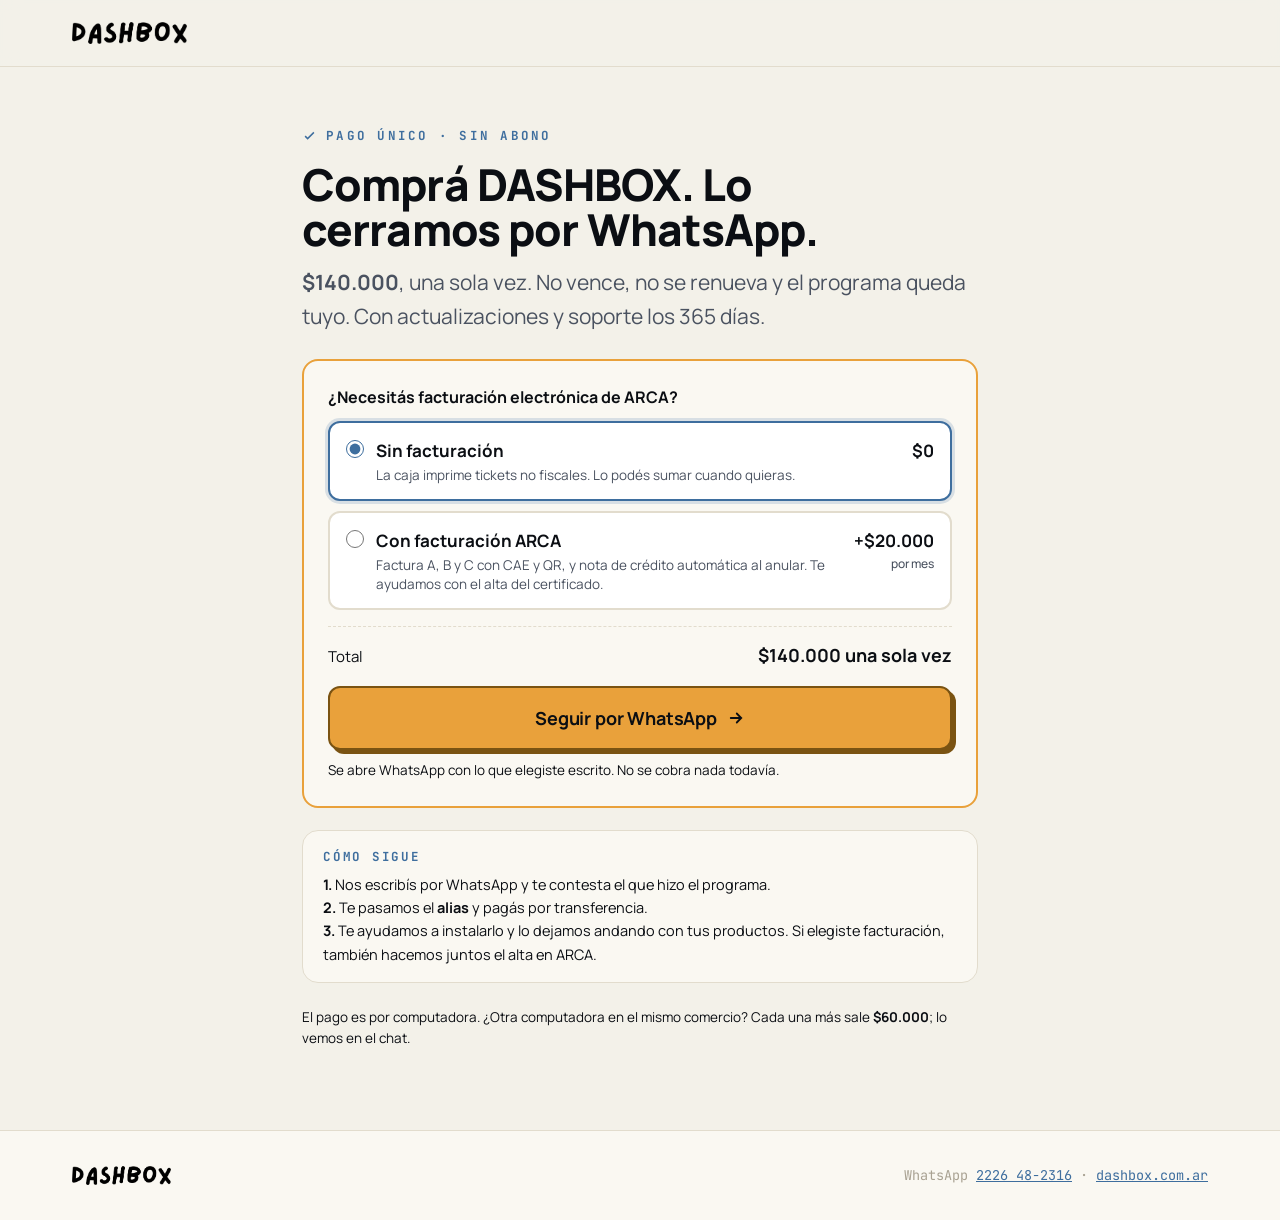
==== commit bab4dd9c: "Toda venta cierra por WhatsApp, con facturación ARCA opcional a $20.000/mes Decisión de Fermín: la w" ====
--- a/comprar.html
+++ b/comprar.html
@@ -11,8 +11,8 @@
 })(window,document,'script','dataLayer','GTM-NHLXC8S2');</script>
 <!-- End Google Tag Manager -->
 
-<title>Comprar DASHBOX — pago único por Mercado Pago</title>
-<meta name="description" content="Compra directa de DASHBOX: pagás por Mercado Pago y te damos el link de descarga. Es un pago único: no vence y no hay nada que activar." />
+<title>Comprar DASHBOX — pago único, lo cerramos por WhatsApp</title>
+<meta name="description" content="Comprá DASHBOX: $140.000 una sola vez, con facturación ARCA opcional. Lo cerramos por WhatsApp y te ayudamos a instalarlo." />
 <meta name="robots" content="noindex, follow" />
 <link rel="icon" href="/favicon.png" type="image/png" />
 <link rel="apple-touch-icon" href="/favicon.png" />
@@ -34,65 +34,45 @@
 </header>
 
 <section class="wrap" style="max-width:720px; padding-top:56px; padding-bottom:80px">
-  <span class="eyebrow"><svg width="15" height="15" viewBox="0 0 24 24" fill="none" stroke="currentColor" stroke-width="2.4"><path d="M5 13l4 4L19 7"/></svg>Pago único · sin vueltas</span>
-  <h1 style="font-size:clamp(30px,5vw,44px); margin-top:12px">Comprá <span class="np">DASHBOX</span>. Dos minutos, cero vueltas.</h1>
-  <p class="lead" style="margin-top:14px"><b>$140.000</b>, una sola vez. No vence, no se renueva y no hay abono. Con actualizaciones y soporte los 365 días.</p>
+  <span class="eyebrow"><svg width="15" height="15" viewBox="0 0 24 24" fill="none" stroke="currentColor" stroke-width="2.4"><path d="M5 13l4 4L19 7"/></svg>Pago único · sin abono</span>
+  <h1 style="font-size:clamp(30px,5vw,44px); margin-top:12px">Comprá <span class="np">DASHBOX</span>. Lo cerramos por WhatsApp.</h1>
+  <p class="lead" style="margin-top:14px"><b>$140.000</b>, una sola vez. No vence, no se renueva y el programa queda tuyo. Con actualizaciones y soporte los 365 días.</p>
 
-  <div id="aviso-fallo" style="display:none; margin-top:18px; background:#FBEAE7; border:1px solid #E5B4AC; border-radius:var(--r); padding:14px 18px; font-size:14.5px">
-    El pago no llegó a completarse. Podés intentarlo de nuevo cuando quieras — no se te cobró nada.
+  <div style="margin-top:26px; background:var(--paper-2); border:2px solid var(--amber); border-radius:var(--r); padding:24px">
+    <fieldset class="opciones">
+      <legend>¿Necesitás facturación electrónica de ARCA?</legend>
+      <label class="opcion">
+        <input type="radio" name="facturacion" value="no" checked />
+        <span><b>Sin facturación</b><small>La caja imprime tickets no fiscales. Lo podés sumar cuando quieras.</small></span>
+        <span class="opcion-precio">$0</span>
+      </label>
+      <label class="opcion">
+        <input type="radio" name="facturacion" value="si" />
+        <span><b>Con facturación ARCA</b><small id="fact-detalle">Factura A, B y C con CAE y QR, y nota de crédito automática al anular. Te ayudamos con el alta del certificado.</small></span>
+        <span class="opcion-precio">+$20.000<small>por mes</small></span>
+      </label>
+    </fieldset>
+
+    <div class="total-compra" aria-live="polite">
+      <span>Total</span>
+      <b id="total">$140.000 una sola vez</b>
+    </div>
+
+    <a id="seguir" class="btn amber" href="https://wa.me/5492226482316?text=Hola!%20Quiero%20comprar%20DASHBOX" target="_blank" rel="noopener" data-medicion="propia" style="width:100%; justify-content:center; font-size:18px; padding:16px 20px; box-sizing:border-box; margin-top:16px">
+      Seguir por WhatsApp
+      <svg width="18" height="18" viewBox="0 0 24 24" fill="none" stroke="currentColor" stroke-width="2.4" stroke-linecap="round"><path d="M5 12h14M13 6l6 6-6 6"/></svg>
+    </a>
+    <p class="muted" style="margin:10px 0 0; font-size:13.5px">Se abre WhatsApp con lo que elegiste escrito. No se cobra nada todavía.</p>
   </div>
 
-  <div style="margin-top:26px; background:var(--paper-2); border:2px solid var(--amber); border-radius:var(--r); padding:24px">
-    <div style="display:grid; gap:10px; margin-bottom:16px">
-      <div>
-        <label for="nombre" style="display:block; font-weight:600; font-size:14px; margin-bottom:4px">Nombre y apellido</label>
-        <input id="nombre" autocomplete="name" style="width:100%; box-sizing:border-box; font-size:15px; padding:12px 14px; border:1px solid var(--line); border-radius:12px; background:#fff" />
-      </div>
-      <div style="display:grid; grid-template-columns:1fr 1fr; gap:10px">
-        <div>
-          <label for="telefono" style="display:block; font-weight:600; font-size:14px; margin-bottom:4px">Teléfono (WhatsApp)</label>
-          <input id="telefono" inputmode="tel" autocomplete="tel" placeholder="11 2345-6789" style="width:100%; box-sizing:border-box; font-size:15px; padding:12px 14px; border:1px solid var(--line); border-radius:12px; background:#fff" />
-        </div>
-        <div>
-          <label for="email" style="display:block; font-weight:600; font-size:14px; margin-bottom:4px">Email</label>
-          <input id="email" type="email" inputmode="email" autocomplete="email" style="width:100%; box-sizing:border-box; font-size:15px; padding:12px 14px; border:1px solid var(--line); border-radius:12px; background:#fff" />
-        </div>
-      </div>
-      <div id="error-datos" style="display:none; color:#B3362A; font-size:14px"></div>
-    </div>
-    <a id="pagar" class="btn amber" href="#" style="width:100%; justify-content:center; font-size:18px; padding:16px 20px; box-sizing:border-box">
-      Pagar con Mercado Pago
-      <svg width="18" height="18" viewBox="0 0 24 24" fill="none" stroke="currentColor" stroke-width="2.4" stroke-linecap="round"><path d="M5 12h14M13 6l6 6-6 6"/></svg>
-    </a>
-    <p style="margin:14px 0 0; font-size:14.5px">Al terminar el pago te damos <b>el link de descarga</b> del programa. Guardá el comprobante de Mercado Pago: con él te reenviamos el link si alguna vez tenés que reinstalar. Nada más: DASHBOX no se activa con ninguna llave.</p>
-    <p class="muted" style="margin:8px 0 0; font-size:12.5px">Tus datos son sólo para poder ayudarte con tu compra (si perdés el link, te lo reenviamos). No mandamos publicidad ni los compartimos.</p>
+  <div style="margin-top:22px; background:var(--paper-2); border:1px solid var(--line); border-radius:var(--r); padding:16px 20px">
+    <div class="mono" style="font-size:12.5px; color:var(--green); font-weight:700; letter-spacing:.14em">CÓMO SIGUE</div>
+    <p style="margin:6px 0 0; font-size:14.5px"><b>1.</b> Nos escribís por WhatsApp y te contesta el que hizo el programa.<br/>
+    <b>2.</b> Te pasamos el <b>alias</b> y pagás por transferencia.<br/>
+    <b>3.</b> Te ayudamos a instalarlo y lo dejamos andando con tus productos. Si elegiste facturación, también hacemos juntos el alta en ARCA.</p>
   </div>
 
-  <div style="margin-top:22px; display:grid; gap:12px">
-    <div style="background:var(--paper-2); border:1px solid var(--line); border-radius:var(--r); padding:16px 20px">
-      <div class="mono" style="font-size:12.5px; color:var(--green); font-weight:700; letter-spacing:.14em">DESPUÉS DE PAGAR</div>
-      <!-- ⚠️ "el link de descarga" es TEXTO, no un enlace, y no puede volver a
-           serlo. Estuvo como <a href="/instalador"> y eso dejaba el programa a
-           un clic de distancia, gratis, en la página de compra: sin licencia el
-           instalador ES el producto, así que el único lugar donde puede vivir
-           el link es /gracias, después de pagar. -->
-      <p style="margin:6px 0 0; font-size:14.5px"><b>1.</b> Te aparece <b>el link de descarga</b> en la pantalla siguiente (si lo perdés, te lo mandamos por WhatsApp).<br/>
-      <b>2.</b> Lo instalás en la compu del mostrador. Si Windows avisa que el programa es nuevo: «Más información» → «Ejecutar de todas formas».<br/>
-      <b>3.</b> Listo, ya podés vender. <b>No hay nada que activar.</b></p>
-    </div>
-  </div>
-
-  <!-- ⚠️ Acá vivía "¿Ya lo tenés instalado? Pagá con el código de tu equipo y se
-       activa solo". Se fue el 2026-09-22 junto con la licencia: sin llave no
-       hay nada que activar, y ofrecer ese camino mandaba a la gente a buscar
-       un "Config → Licencia" que ya no existe en el programa. El JS que
-       quedaba detrás (pagar-device / codigo) se sacó también. -->
-
-  <div class="cta-row" style="margin-top:26px">
-    <a class="btn ghost" id="link-wa" href="https://wa.me/5492226482316?text=Hola!%20Quiero%20comprar%20DASHBOX%20y%20tengo%20una%20consulta" target="_blank" rel="noopener">¿Más de un local o alguna duda? Escribinos</a>
-  </div>
-
-  <p class="muted" style="margin-top:24px; font-size:13.5px">El pago es por comercio y por computadora. ¿Otra computadora en el mismo comercio? Cada una más sale <b>$60.000</b> — escribinos por WhatsApp y la arreglamos en el momento.</p>
+  <p class="muted" style="margin-top:24px; font-size:13.5px">El pago es por computadora. ¿Otra computadora en el mismo comercio? Cada una más sale <b>$60.000</b>; lo vemos en el chat.</p>
 </section>
 
 <footer>
@@ -104,84 +84,62 @@
 
 <script>
 (function () {
-  // ?producto=gastro cambia nombre, descarga y destino del pago. /api/pago
-  // (función de Vercel, en este mismo repo) crea la preferencia de MP y
-  // devuelve el link del checkout.
-  var SERVIDOR = '/api/pago';
+  // Toda venta cierra por WhatsApp (decisión de Fermín, 2026-10-28): en el chat
+  // se pasa el alias y se ayuda con la instalación. Esta página sólo arma el
+  // mensaje con lo elegido. El link funciona igual sin JS, con el mensaje base.
+  //
+  // ?producto=gastro cambia el nombre y lo que factura: Gastro emite sólo
+  // Factura C. Precios en docs/comercial/precios-y-oferta.md de la matriz.
   var PRECIO = 140000;
-  var params = new URLSearchParams(location.search);
-  var producto = params.get('producto') === 'gastro' ? 'gastro' : 'dashbox';
-  if (producto === 'gastro') {
+  var FACTURACION_MES = 20000;
+  var WA = '5492226482316';
+  var gastro = new URLSearchParams(location.search).get('producto') === 'gastro';
+  var nombre = gastro ? 'DASHBOX Gastro' : 'DASHBOX Stock';
+
+  if (gastro) {
     document.querySelectorAll('.np').forEach(function (n) { n.textContent = 'DASHBOX Gastro'; });
-    document.title = 'Comprar DASHBOX Gastro — pago único por Mercado Pago';
-    document.getElementById('link-wa').href =
-      'https://wa.me/5492226482316?text=' + encodeURIComponent('Hola! Quiero comprar DASHBOX Gastro y tengo una consulta');
-  }
-  if (params.get('pago') === 'fallo') document.getElementById('aviso-fallo').style.display = 'block';
-
-  // Los datos de contacto son obligatorios ANTES de ir al checkout: si el
-  // comprador se pierde (no anota el código, se cierra la pestaña), hay a
-  // quién escribirle. Viajan por POST (nunca en la URL) y quedan en la
-  // metadata del pago en Mercado Pago.
-  function contacto() {
-    var nombre = document.getElementById('nombre').value.trim();
-    var telefono = document.getElementById('telefono').value.trim();
-    var email = document.getElementById('email').value.trim();
-    var err = document.getElementById('error-datos');
-    var falta =
-      nombre.length < 3 ? 'tu nombre y apellido'
-      : telefono.replace(/\D/g, '').length < 8 ? 'un teléfono válido'
-      : !/^[^@\s]+@[^@\s]+\.[^@\s]+$/.test(email) ? 'un email válido'
-      : null;
-    if (falta) {
-      err.style.display = 'block';
-      err.textContent = 'Completá ' + falta + ' antes de pagar — es para poder ayudarte si algo sale mal.';
-      return null;
-    }
-    err.style.display = 'none';
-    return { nombre: nombre, telefono: telefono, email: email };
+    document.title = 'Comprar DASHBOX Gastro — pago único, lo cerramos por WhatsApp';
+    document.getElementById('fact-detalle').textContent =
+      'Factura C con CAE y QR. Te ayudamos con el alta del certificado.';
   }
 
-  function irAPagar(boton) {
-    var datos = contacto();
-    if (!datos) return;
-    boton.setAttribute('aria-busy', 'true');
-    var textoOriginal = boton.textContent;
-    boton.textContent = 'Preparando el pago…';
-    window.dataLayer = window.dataLayer || [];
-    window.dataLayer.push({ event: 'pago_iniciado', producto: producto, value: PRECIO, currency: 'ARS' });
-    if (typeof window.gtag === 'function') {
-      window.gtag('event', 'begin_checkout', { currency: 'ARS', value: PRECIO, items: [{ item_id: producto }] });
-    }
-    fetch(SERVIDOR, {
-      method: 'POST',
-      headers: { 'content-type': 'application/json' },
-      body: JSON.stringify({ producto: producto, nombre: datos.nombre, telefono: datos.telefono, email: datos.email }),
-    })
-      .then(function (r) { return r.json(); })
-      .then(function (r) {
-        if (r.url) { location.href = r.url; return; }
-        throw new Error(r.error || 'sin url');
-      })
-      .catch(function () {
-        boton.textContent = textoOriginal;
-        boton.removeAttribute('aria-busy');
-        var err = document.getElementById('error-datos');
-        err.style.display = 'block';
-        err.textContent = 'No pudimos iniciar el pago. Probá de nuevo en un minuto o escribinos por WhatsApp.';
-      });
+  function pesos(n) { return '$' + n.toLocaleString('es-AR'); }
+  function conFacturacion() {
+    return document.querySelector('input[name="facturacion"]:checked').value === 'si';
   }
 
-  document.getElementById('pagar').addEventListener('click', function (e) {
-    e.preventDefault();
-    irAPagar(this);
+  function actualizar() {
+    var fact = conFacturacion();
+    document.getElementById('total').textContent =
+      pesos(PRECIO) + ' una sola vez' + (fact ? ' + ' + pesos(FACTURACION_MES) + ' por mes' : '');
+    var texto = [
+      'Hola! Quiero comprar ' + nombre + ' 👋',
+      '',
+      '• Programa: ' + pesos(PRECIO) + ' una sola vez',
+      '• Facturación ARCA: ' + (fact ? 'Sí, ' + pesos(FACTURACION_MES) + ' por mes' : 'No por ahora'),
+      '',
+      '¿Me pasás el alias para pagar?'
+    ].join('\n');
+    document.getElementById('seguir').href = 'https://wa.me/' + WA + '?text=' + encodeURIComponent(texto);
+  }
+
+  document.querySelectorAll('input[name="facturacion"]').forEach(function (r) {
+    r.addEventListener('change', actualizar);
   });
+  actualizar();
 
-  // ⚠️ Acá estaba el camino "pagar con el código del equipo y que se active
-  // solo". Se fue con la licencia el 2026-09-22 (ver el comentario de arriba):
-  // sin llave no hay activación, y este listener apuntaba a un botón que ya no
-  // existe — lo que habría tirado un TypeError y dejado muerto también el
-  // botón de pagar de arriba, que se registra antes en el mismo script.
+  // El lead de compra: la conversión principal de Ads y Meta. medicion.js no
+  // cuenta este botón (data-medicion="propia") para no duplicarlo.
+  document.getElementById('seguir').addEventListener('click', function () {
+    try {
+      var fact = conFacturacion();
+      window.dataLayer = window.dataLayer || [];
+      window.dataLayer.push({
+        event: 'whatsapp_lead', origen: 'comprar', producto: gastro ? 'gastro' : 'dashbox',
+        facturacion: fact, value: PRECIO, currency: 'ARS'
+      });
+    } catch (e) { /* que un error de medición nunca frene el lead */ }
+  });
 })();
 </script>
 <script src="/medicion.js" defer></script>
--- a/styles.css
+++ b/styles.css
@@ -544,3 +544,16 @@
   .wa-flotante:focus-visible{outline:3px solid var(--amber); outline-offset:3px}
   body{padding-bottom:76px}
 }
+
+/* /comprar: opciones de la compra como tarjetas tocables. */
+.opciones{border:0; margin:0; padding:0; display:grid; gap:10px}
+.opciones legend{font-weight:700; font-size:16px; margin-bottom:10px; padding:0}
+.opcion{display:grid; grid-template-columns:auto 1fr auto; gap:12px; align-items:start; padding:14px 16px; background:#fff; border:2px solid var(--line); border-radius:12px; cursor:pointer}
+.opcion:has(input:checked){border-color:var(--green); box-shadow:0 0 0 3px color-mix(in srgb, var(--green) 18%, transparent)}
+.opcion input{margin:3px 0 0; width:18px; height:18px; accent-color:var(--green)}
+.opcion input:focus-visible{outline:3px solid var(--amber); outline-offset:2px}
+.opcion small{display:block; color:var(--ink-soft); font-size:13.5px; margin-top:2px; line-height:1.4}
+.opcion-precio{font-weight:700; text-align:right; white-space:nowrap}
+.opcion-precio small{display:block; font-weight:500; font-size:12px; color:var(--ink-soft)}
+.total-compra{display:flex; justify-content:space-between; align-items:baseline; gap:12px; flex-wrap:wrap; margin-top:16px; padding-top:14px; border-top:1px dashed var(--line); font-size:15px}
+.total-compra b{font-size:18px}
